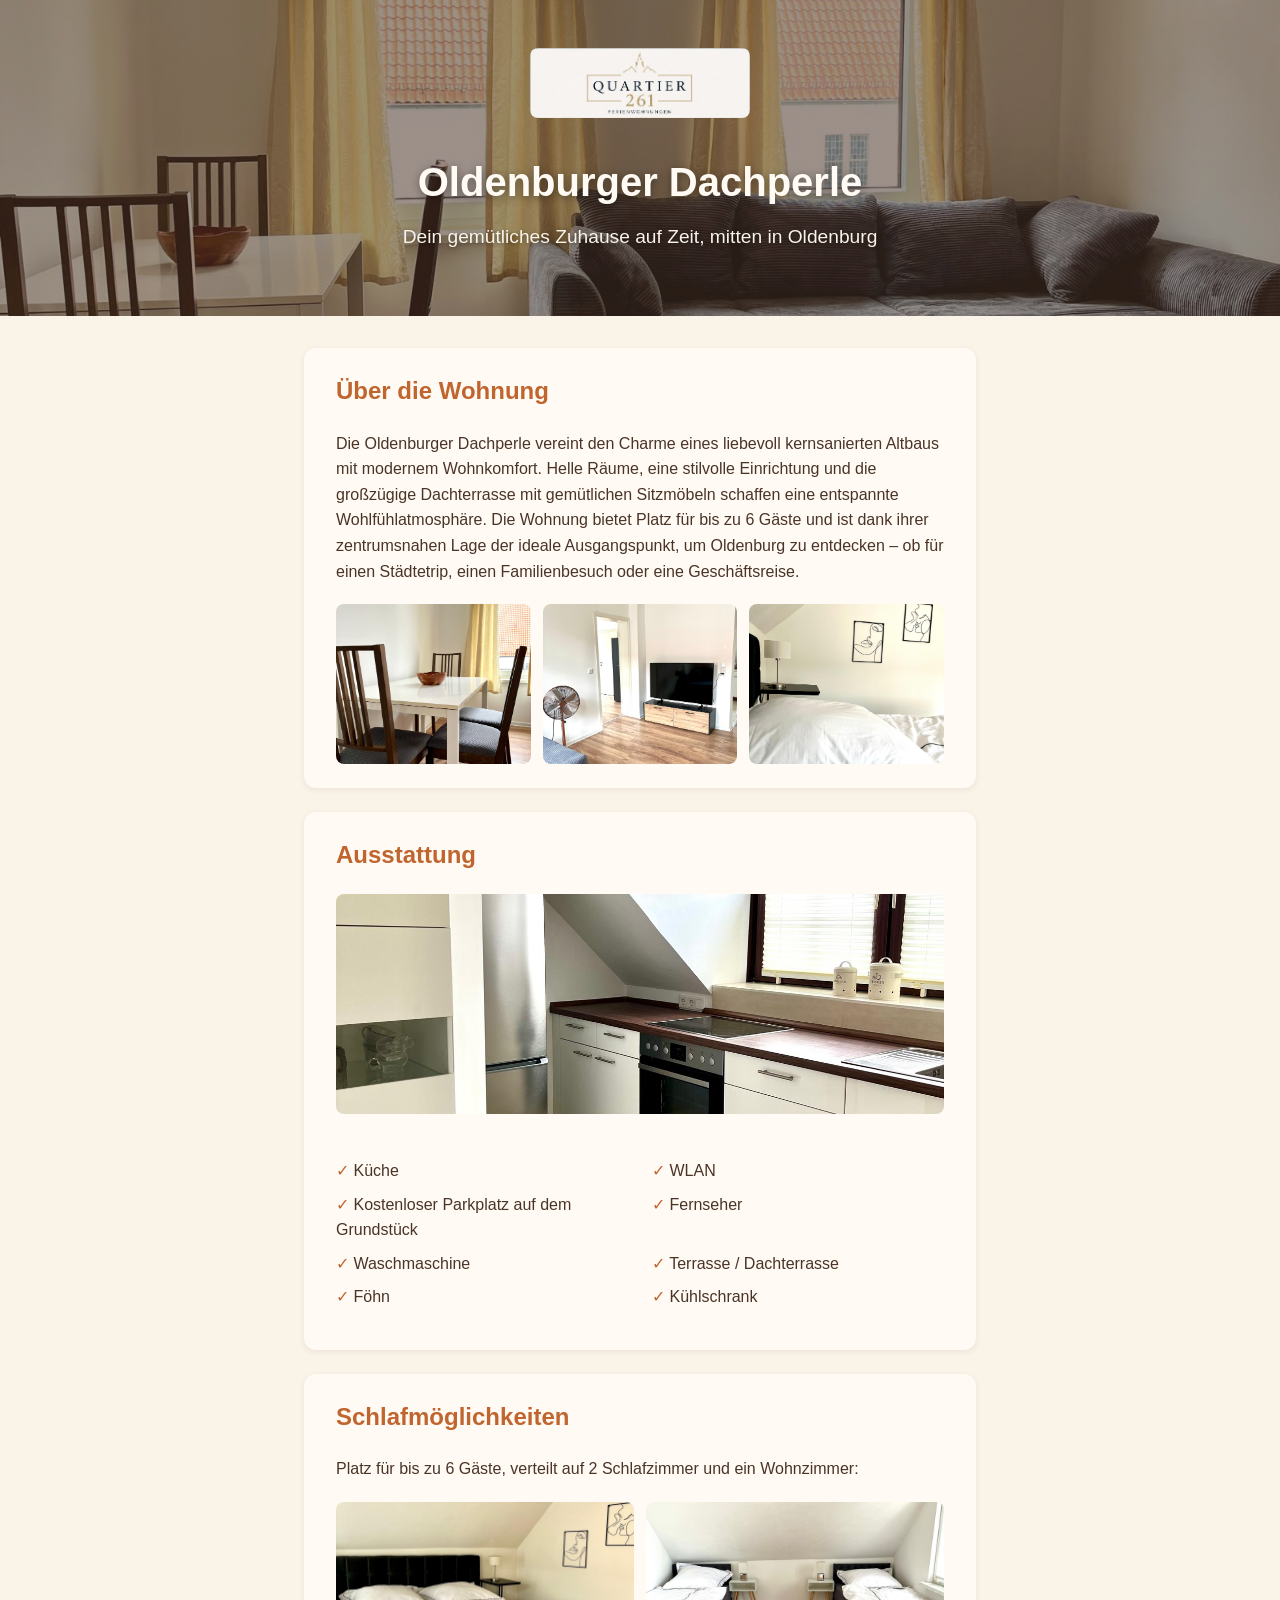
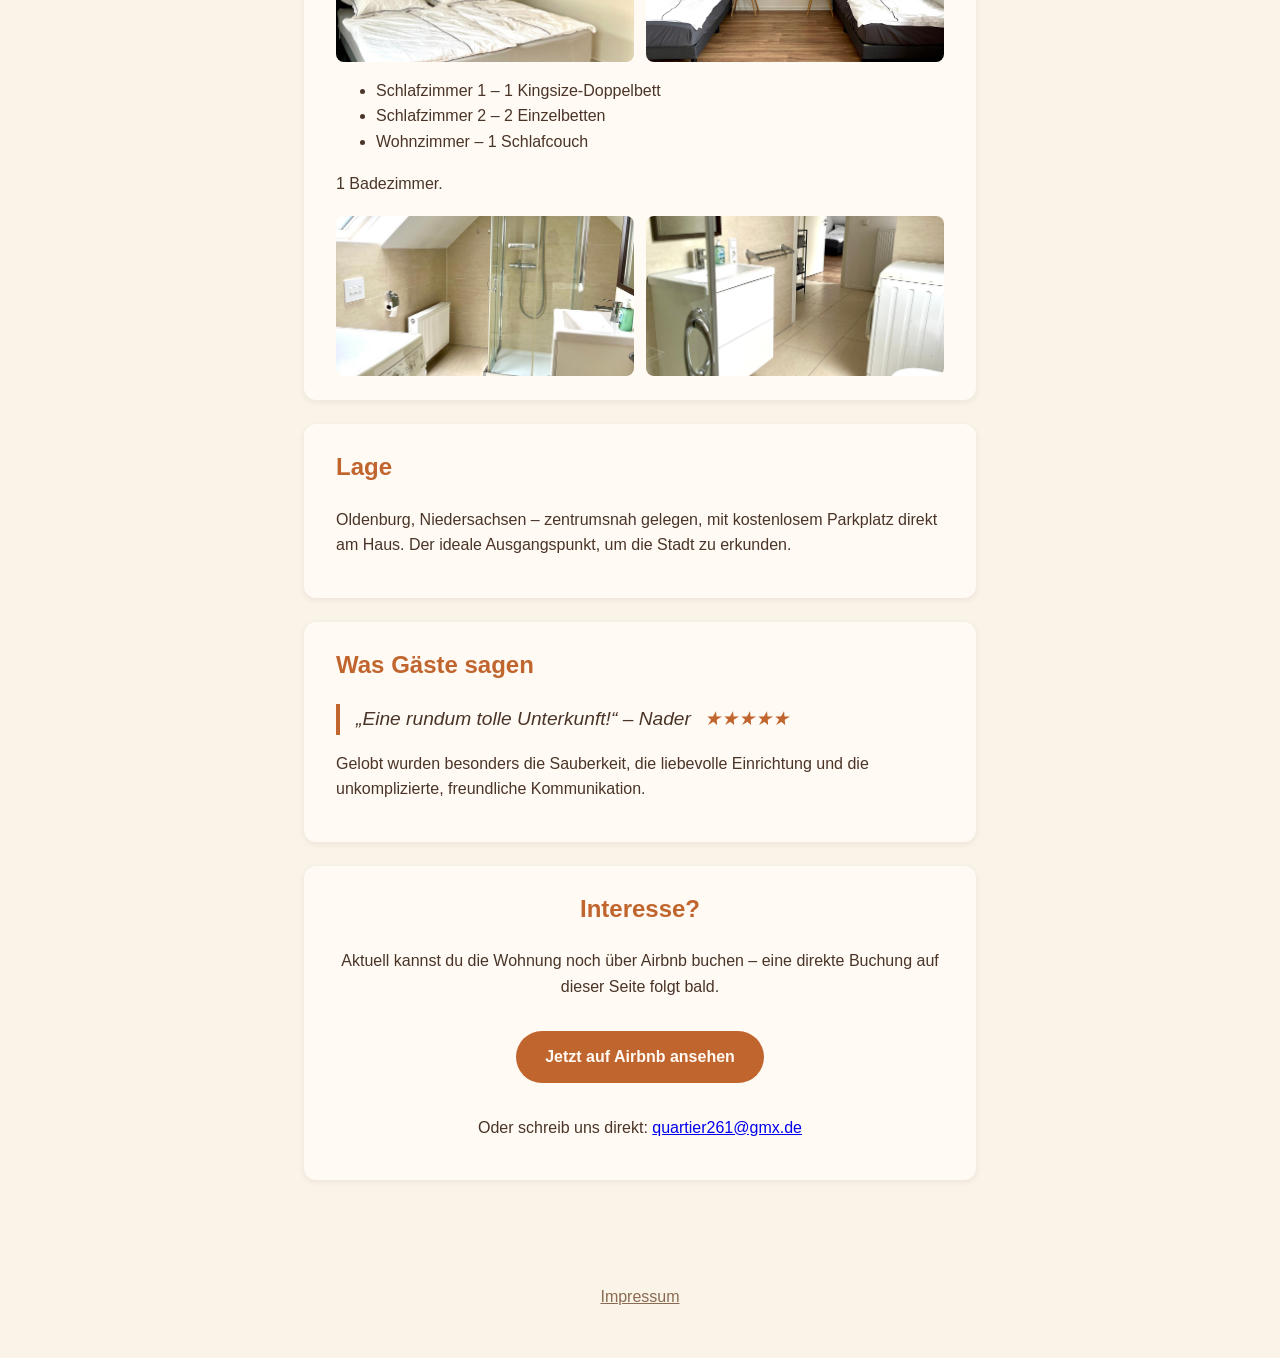
==== index.html @ 5ecb3445 "Fotos in die Website eingebaut, inkl. Quartier-261-Logo Logo aus dem Werbe-Flyer ausgeschnitten (bil" ====
<!DOCTYPE html>
<html lang="de">
<head>
<meta charset="UTF-8">
<meta name="viewport" content="width=device-width, initial-scale=1.0">
<title>Oldenburger Dachperle – Ferienwohnung in Oldenburg</title>
<link rel="stylesheet" href="style.css">
</head>
<body>

<header class="hero" style="background-image: linear-gradient(rgba(74,52,40,0.55), rgba(74,52,40,0.55)), url('bilder/wohnzimmer-sofa.jpeg');">
  <img src="bilder/logo-quartier261.png" alt="Quartier 261 – Ferienwohnungen" class="logo">
  <h1>Oldenburger Dachperle</h1>
  <p class="claim">Dein gemütliches Zuhause auf Zeit, mitten in Oldenburg</p>
</header>

<main>

  <section id="beschreibung">
    <h2>Über die Wohnung</h2>
    <p>
      Die Oldenburger Dachperle vereint den Charme eines liebevoll kernsanierten
      Altbaus mit modernem Wohnkomfort. Helle Räume, eine stilvolle Einrichtung
      und die großzügige Dachterrasse mit gemütlichen Sitzmöbeln schaffen eine
      entspannte Wohlfühlatmosphäre. Die Wohnung bietet Platz für bis zu 6 Gäste
      und ist dank ihrer zentrumsnahen Lage der ideale Ausgangspunkt, um Oldenburg
      zu entdecken – ob für einen Städtetrip, einen Familienbesuch oder eine
      Geschäftsreise.
    </p>
    <div class="galerie">
      <img src="bilder/esstisch.jpeg" alt="Essbereich">
      <img src="bilder/wohnzimmer-tv.jpeg" alt="Wohnzimmer mit Fernseher">
      <img src="bilder/wandbilder.jpeg" alt="Gemütliches Schlafzimmer">
    </div>
  </section>

  <section id="ausstattung">
    <h2>Ausstattung</h2>
    <img src="bilder/kueche.jpeg" alt="Voll ausgestattete Küche" class="section-bild">
    <ul class="feature-list">
      <li>Küche</li>
      <li>WLAN</li>
      <li>Kostenloser Parkplatz auf dem Grundstück</li>
      <li>Fernseher</li>
      <li>Waschmaschine</li>
      <li>Terrasse / Dachterrasse</li>
      <li>Föhn</li>
      <li>Kühlschrank</li>
    </ul>
  </section>

  <section id="schlafen">
    <h2>Schlafmöglichkeiten</h2>
    <p>Platz für bis zu 6 Gäste, verteilt auf 2 Schlafzimmer und ein Wohnzimmer:</p>
    <div class="galerie">
      <img src="bilder/schlafzimmer-doppelbett.jpeg" alt="Schlafzimmer mit Kingsize-Doppelbett">
      <img src="bilder/schlafzimmer-einzelbetten.jpeg" alt="Schlafzimmer mit zwei Einzelbetten">
    </div>
    <ul>
      <li>Schlafzimmer 1 – 1 Kingsize-Doppelbett</li>
      <li>Schlafzimmer 2 – 2 Einzelbetten</li>
      <li>Wohnzimmer – 1 Schlafcouch</li>
    </ul>
    <p>1 Badezimmer.</p>
    <div class="galerie">
      <img src="bilder/bad-dusche.jpeg" alt="Bad mit Dusche">
      <img src="bilder/bad-waschbecken.jpeg" alt="Bad mit Waschbecken">
    </div>
  </section>

  <section id="lage">
    <h2>Lage</h2>
    <p>
      Oldenburg, Niedersachsen – zentrumsnah gelegen, mit kostenlosem Parkplatz
      direkt am Haus. Der ideale Ausgangspunkt, um die Stadt zu erkunden.
    </p>
  </section>

  <section id="bewertung">
    <h2>Was Gäste sagen</h2>
    <blockquote>
      „Eine rundum tolle Unterkunft!“ <cite>– Nader</cite>
      <span class="stars">★★★★★</span>
    </blockquote>
    <p>
      Gelobt wurden besonders die Sauberkeit, die liebevolle Einrichtung und die
      unkomplizierte, freundliche Kommunikation.
    </p>
  </section>

  <section id="kontakt" class="cta">
    <h2>Interesse?</h2>
    <p>
      Aktuell kannst du die Wohnung noch über Airbnb buchen – eine direkte
      Buchung auf dieser Seite folgt bald.
    </p>
    <a href="https://www.airbnb.de/rooms/1723200804899475656" class="button" target="_blank" rel="noopener">
      Jetzt auf Airbnb ansehen
    </a>
    <p>Oder schreib uns direkt: <a href="mailto:quartier261@gmx.de">quartier261@gmx.de</a></p>
  </section>

</main>

<footer>
  <p><a href="impressum.html">Impressum</a></p>
</footer>

</body>
</html>
---- style.css ----
:root {
  --creme: #faf3e8;
  --terracotta: #c1652f;
  --braun-dunkel: #4a3428;
  --braun-hell: #8a6a52;
  --weiss: #fffaf3;
}

* {
  box-sizing: border-box;
}

body {
  margin: 0;
  font-family: "Segoe UI", Verdana, sans-serif;
  background: var(--creme);
  color: var(--braun-dunkel);
  line-height: 1.6;
}

.hero {
  background-color: var(--braun-dunkel);
  background-size: cover;
  background-position: center;
  color: var(--weiss);
  text-align: center;
  padding: 3rem 1.5rem 4rem;
}

.hero .logo {
  max-width: 220px;
  width: 60%;
  height: auto;
  margin-bottom: 1.5rem;
  border-radius: 8px;
}

.hero h1 {
  margin: 0 0 0.5rem;
  font-size: 2.5rem;
  text-shadow: 0 2px 8px rgba(0, 0, 0, 0.4);
}

.hero .claim {
  margin: 0;
  font-size: 1.2rem;
  color: var(--creme);
  text-shadow: 0 1px 4px rgba(0, 0, 0, 0.4);
}

.galerie {
  display: grid;
  grid-template-columns: repeat(auto-fit, minmax(140px, 1fr));
  gap: 0.75rem;
  margin-top: 1.25rem;
}

.galerie img,
.section-bild {
  width: 100%;
  height: 160px;
  object-fit: cover;
  border-radius: 8px;
}

.section-bild {
  height: 220px;
  margin-bottom: 1.25rem;
}

main {
  max-width: 720px;
  margin: 0 auto;
  padding: 2rem 1.5rem;
}

main.impressum {
  padding-top: 3rem;
}

section {
  background: var(--weiss);
  border-radius: 12px;
  padding: 1.5rem 2rem;
  margin-bottom: 1.5rem;
  box-shadow: 0 2px 6px rgba(74, 52, 40, 0.08);
}

h2 {
  color: var(--terracotta);
  margin-top: 0;
}

.feature-list {
  list-style: none;
  padding: 0;
  display: grid;
  grid-template-columns: repeat(2, 1fr);
  gap: 0.5rem 1.5rem;
}

.feature-list li::before {
  content: "✓ ";
  color: var(--terracotta);
}

blockquote {
  font-style: italic;
  font-size: 1.2rem;
  margin: 0 0 0.5rem;
  border-left: 4px solid var(--terracotta);
  padding-left: 1rem;
}

.stars {
  color: var(--terracotta);
  margin-left: 0.5rem;
}

.cta {
  text-align: center;
}

.button {
  display: inline-block;
  background: var(--terracotta);
  color: var(--weiss);
  text-decoration: none;
  padding: 0.8rem 1.8rem;
  border-radius: 30px;
  font-weight: bold;
  margin: 1rem 0;
}

.button:hover {
  background: var(--braun-hell);
}

footer {
  text-align: center;
  padding: 2rem;
  color: var(--braun-hell);
}

footer a {
  color: var(--braun-hell);
}
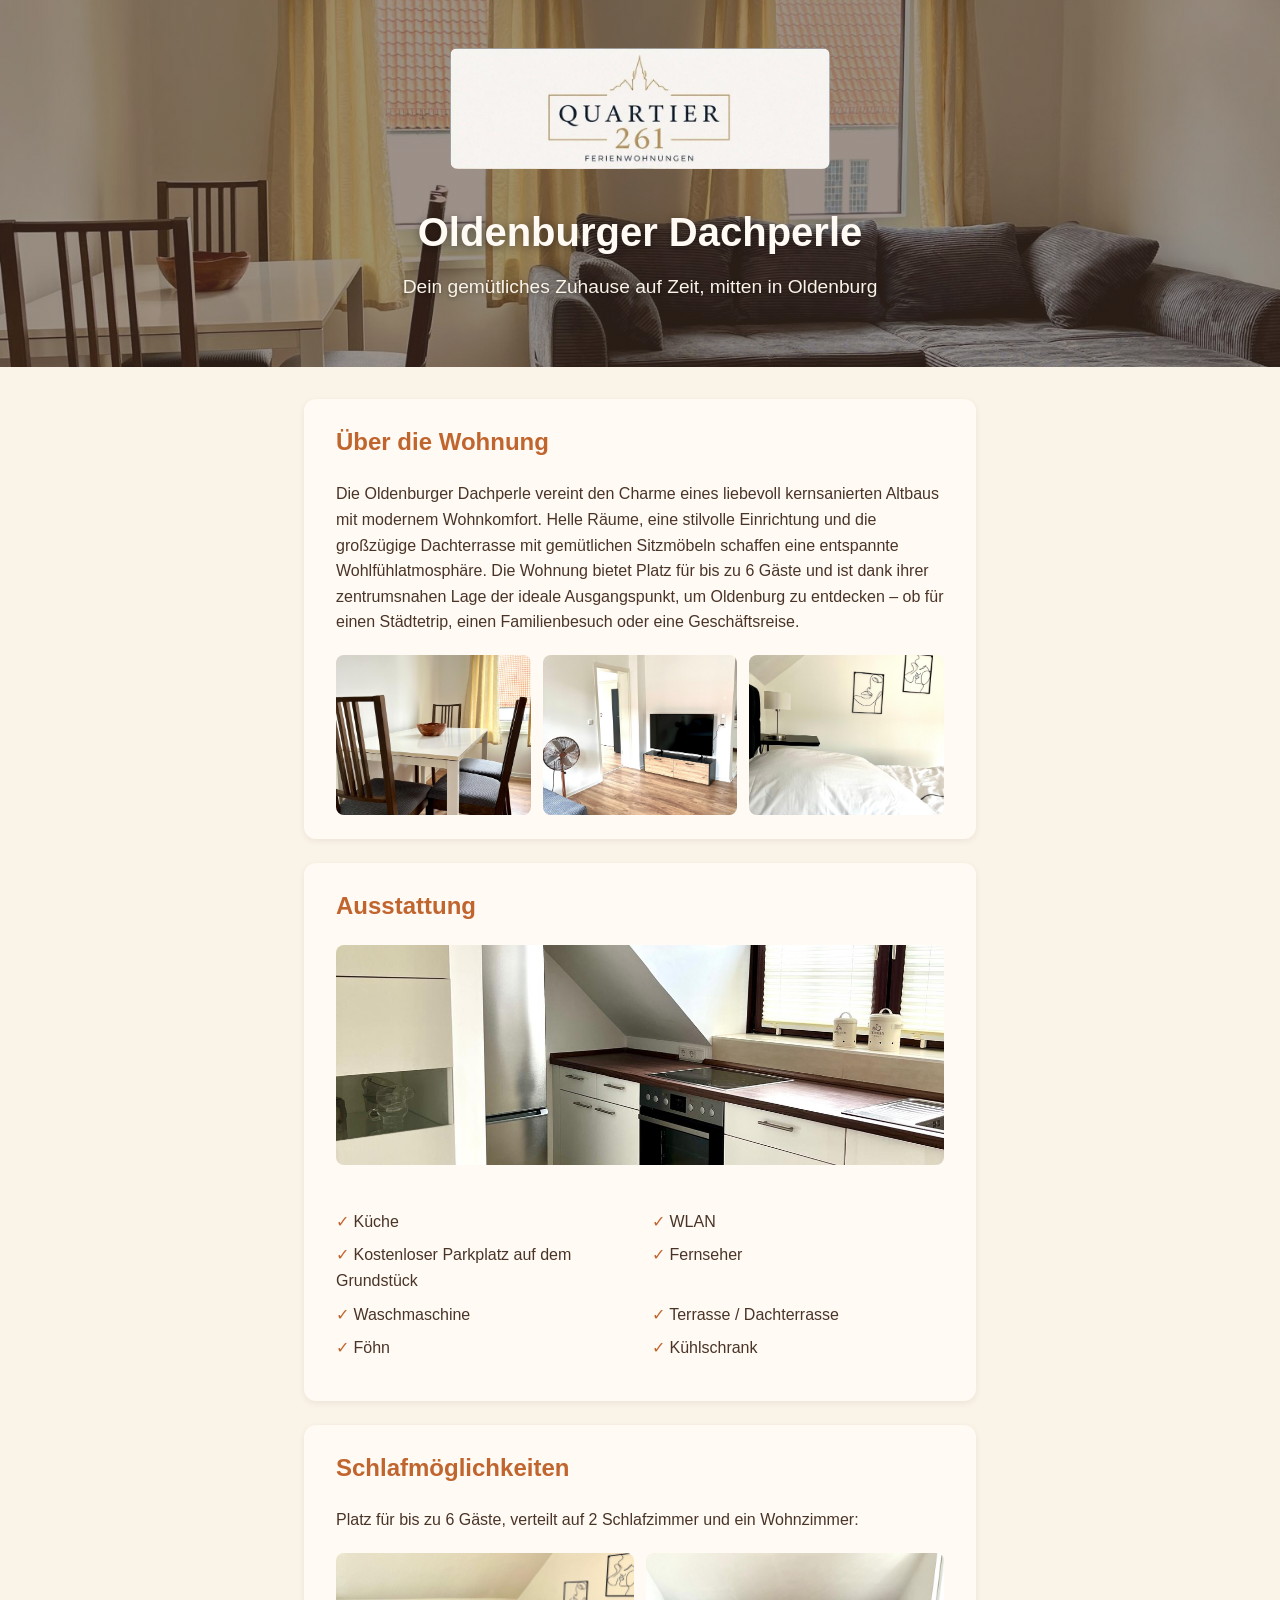
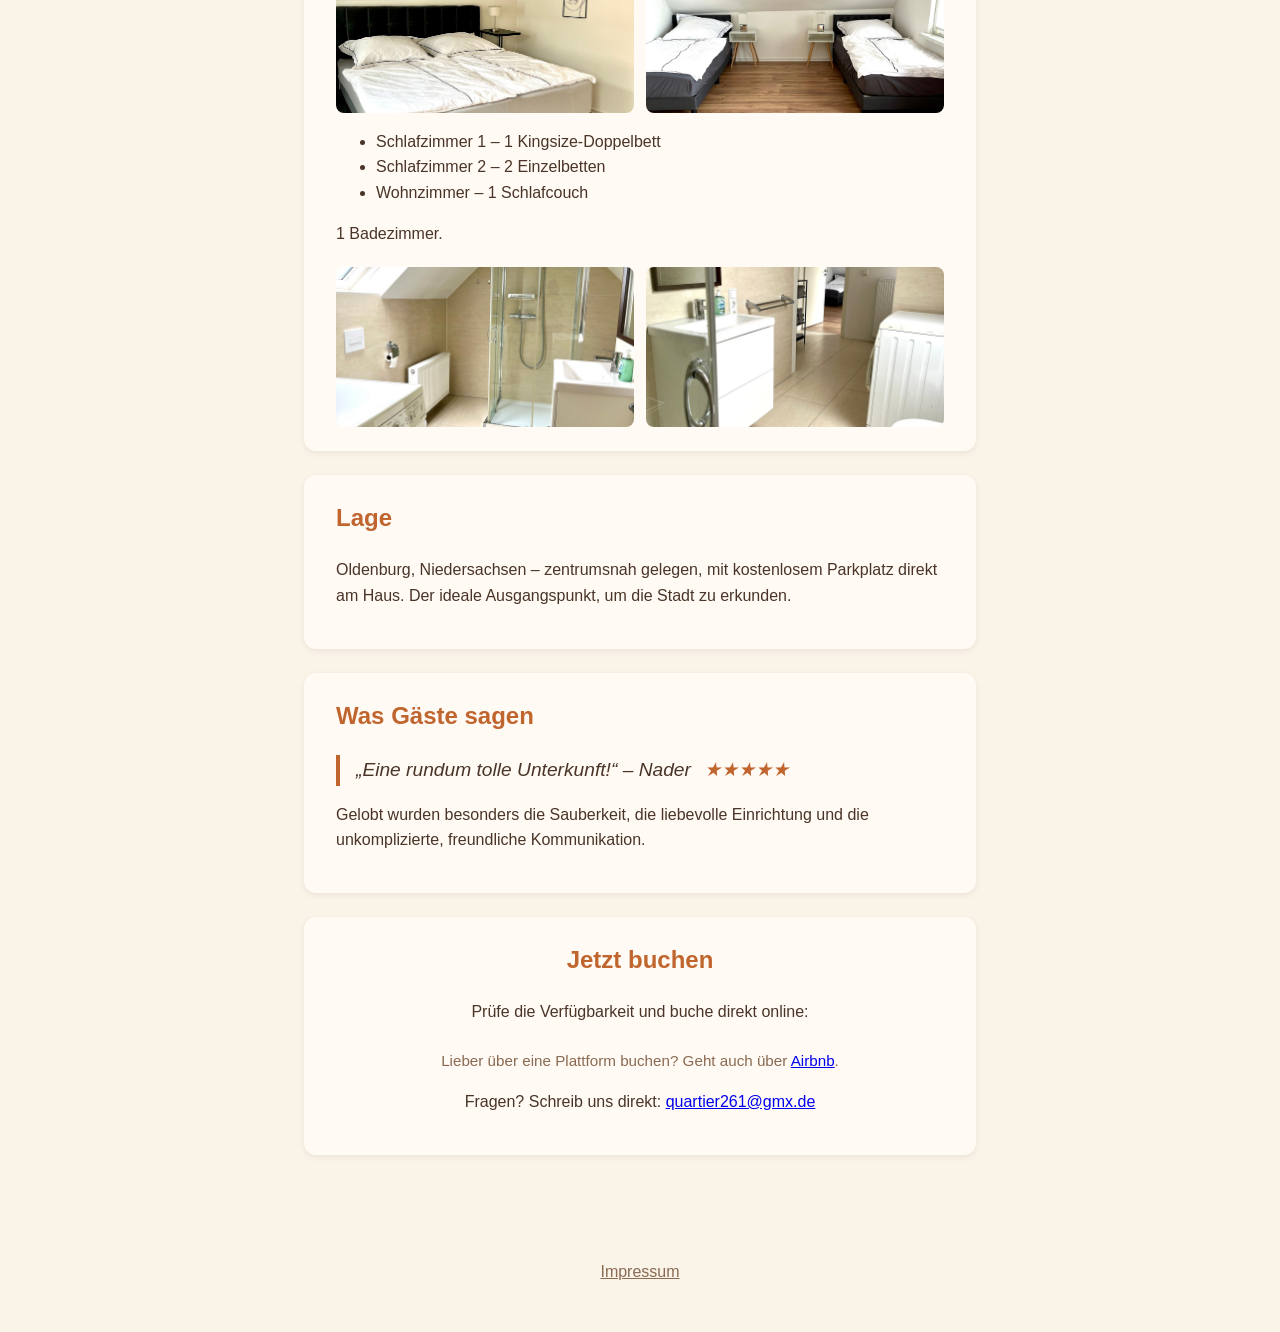
==== commit ff249c7e: "Echte Buchungsfunktion: Smoobu-Buchungswidget eingebunden Statt eines selbstgebauten Kalenders wird " ====
--- a/index.html
+++ b/index.html
@@ -88,16 +88,19 @@
     </p>
   </section>
 
-  <section id="kontakt" class="cta">
-    <h2>Interesse?</h2>
-    <p>
-      Aktuell kannst du die Wohnung noch über Airbnb buchen – eine direkte
-      Buchung auf dieser Seite folgt bald.
+  <section id="buchen" class="cta">
+    <h2>Jetzt buchen</h2>
+    <p>Prüfe die Verfügbarkeit und buche direkt online:</p>
+
+    <div id="apartmentIframeAll"></div>
+    <script type="text/javascript" src="https://login.smoobu.com/js/Settings/BookingToolIframe.js"></script>
+    <script>BookingToolIframe.initialize({"url": "https://login.smoobu.com/de/booking-tool/iframe/1812596", "baseUrl": "https://login.smoobu.com", "target": "#apartmentIframeAll"})</script>
+
+    <p class="alt-buchung">
+      Lieber über eine Plattform buchen? Geht auch über
+      <a href="https://www.airbnb.de/rooms/1723200804899475656" target="_blank" rel="noopener">Airbnb</a>.
     </p>
-    <a href="https://www.airbnb.de/rooms/1723200804899475656" class="button" target="_blank" rel="noopener">
-      Jetzt auf Airbnb ansehen
-    </a>
-    <p>Oder schreib uns direkt: <a href="mailto:quartier261@gmx.de">quartier261@gmx.de</a></p>
+    <p>Fragen? Schreib uns direkt: <a href="mailto:quartier261@gmx.de">quartier261@gmx.de</a></p>
   </section>
 
 </main>
--- a/style.css
+++ b/style.css
@@ -28,8 +28,8 @@
 }
 
 .hero .logo {
-  max-width: 220px;
-  width: 60%;
+  max-width: 380px;
+  width: 85%;
   height: auto;
   margin-bottom: 1.5rem;
   border-radius: 8px;
@@ -136,6 +136,16 @@
   background: var(--braun-hell);
 }
 
+#apartmentIframeAll {
+  margin: 1.5rem 0;
+  text-align: left;
+}
+
+.alt-buchung {
+  font-size: 0.95rem;
+  color: var(--braun-hell);
+}
+
 footer {
   text-align: center;
   padding: 2rem;
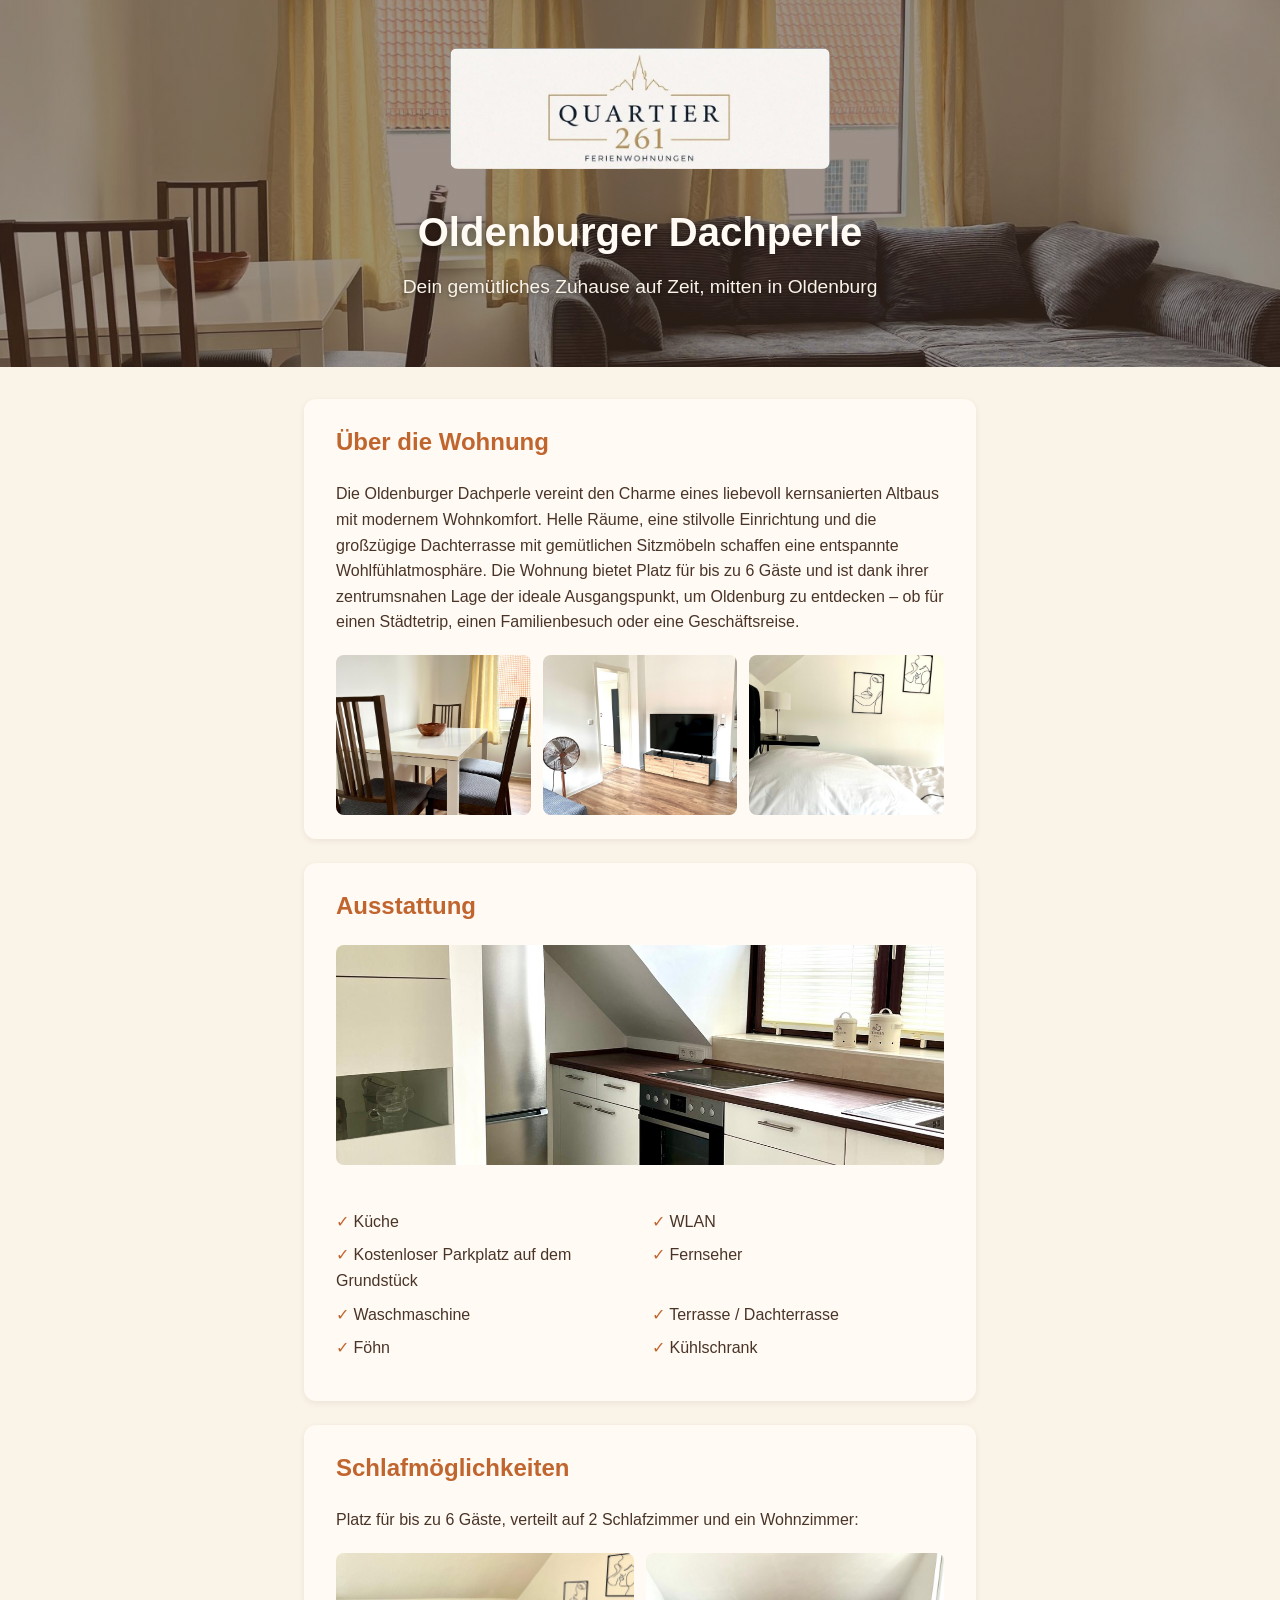
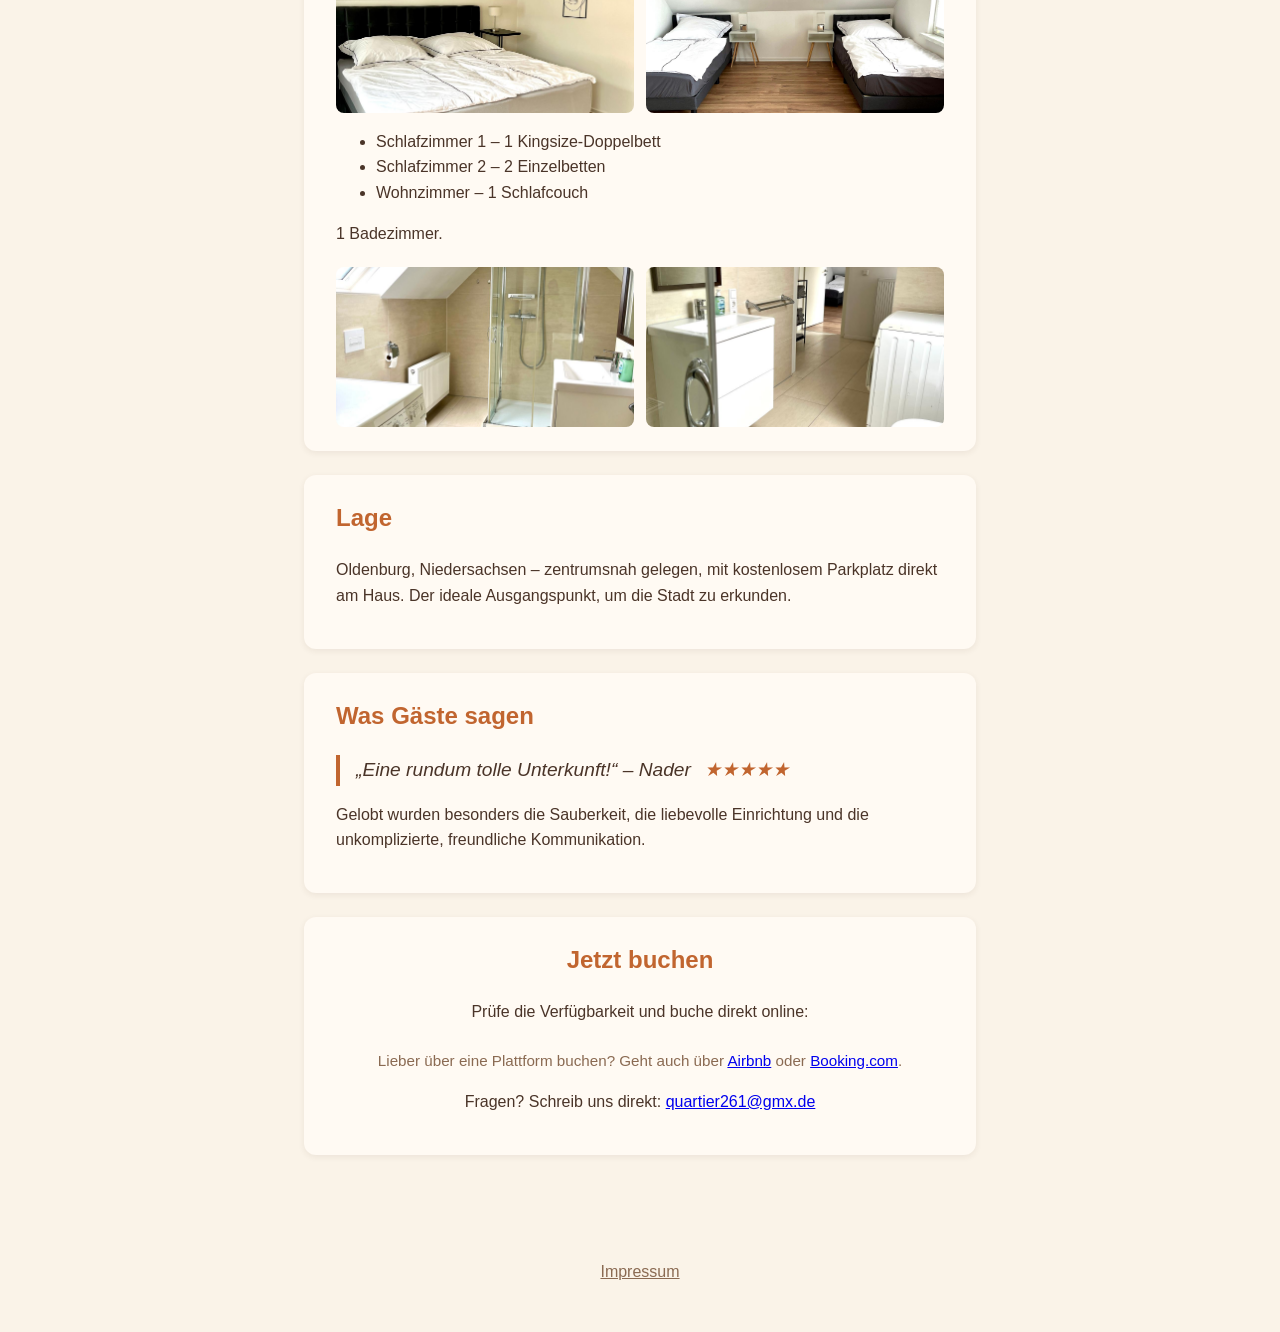
==== commit 8b44b538: "Booking.com als weitere Buchungsplattform ergänzt Co-Authored-By: Claude Sonnet 5 <noreply@anthropic" ====
--- a/index.html
+++ b/index.html
@@ -98,7 +98,9 @@
 
     <p class="alt-buchung">
       Lieber über eine Plattform buchen? Geht auch über
-      <a href="https://www.airbnb.de/rooms/1723200804899475656" target="_blank" rel="noopener">Airbnb</a>.
+      <a href="https://www.airbnb.de/rooms/1723200804899475656" target="_blank" rel="noopener">Airbnb</a>
+      oder
+      <a href="https://www.booking.com/hotel/de/oldenburg-dachperle.de.html" target="_blank" rel="noopener">Booking.com</a>.
     </p>
     <p>Fragen? Schreib uns direkt: <a href="mailto:quartier261@gmx.de">quartier261@gmx.de</a></p>
   </section>
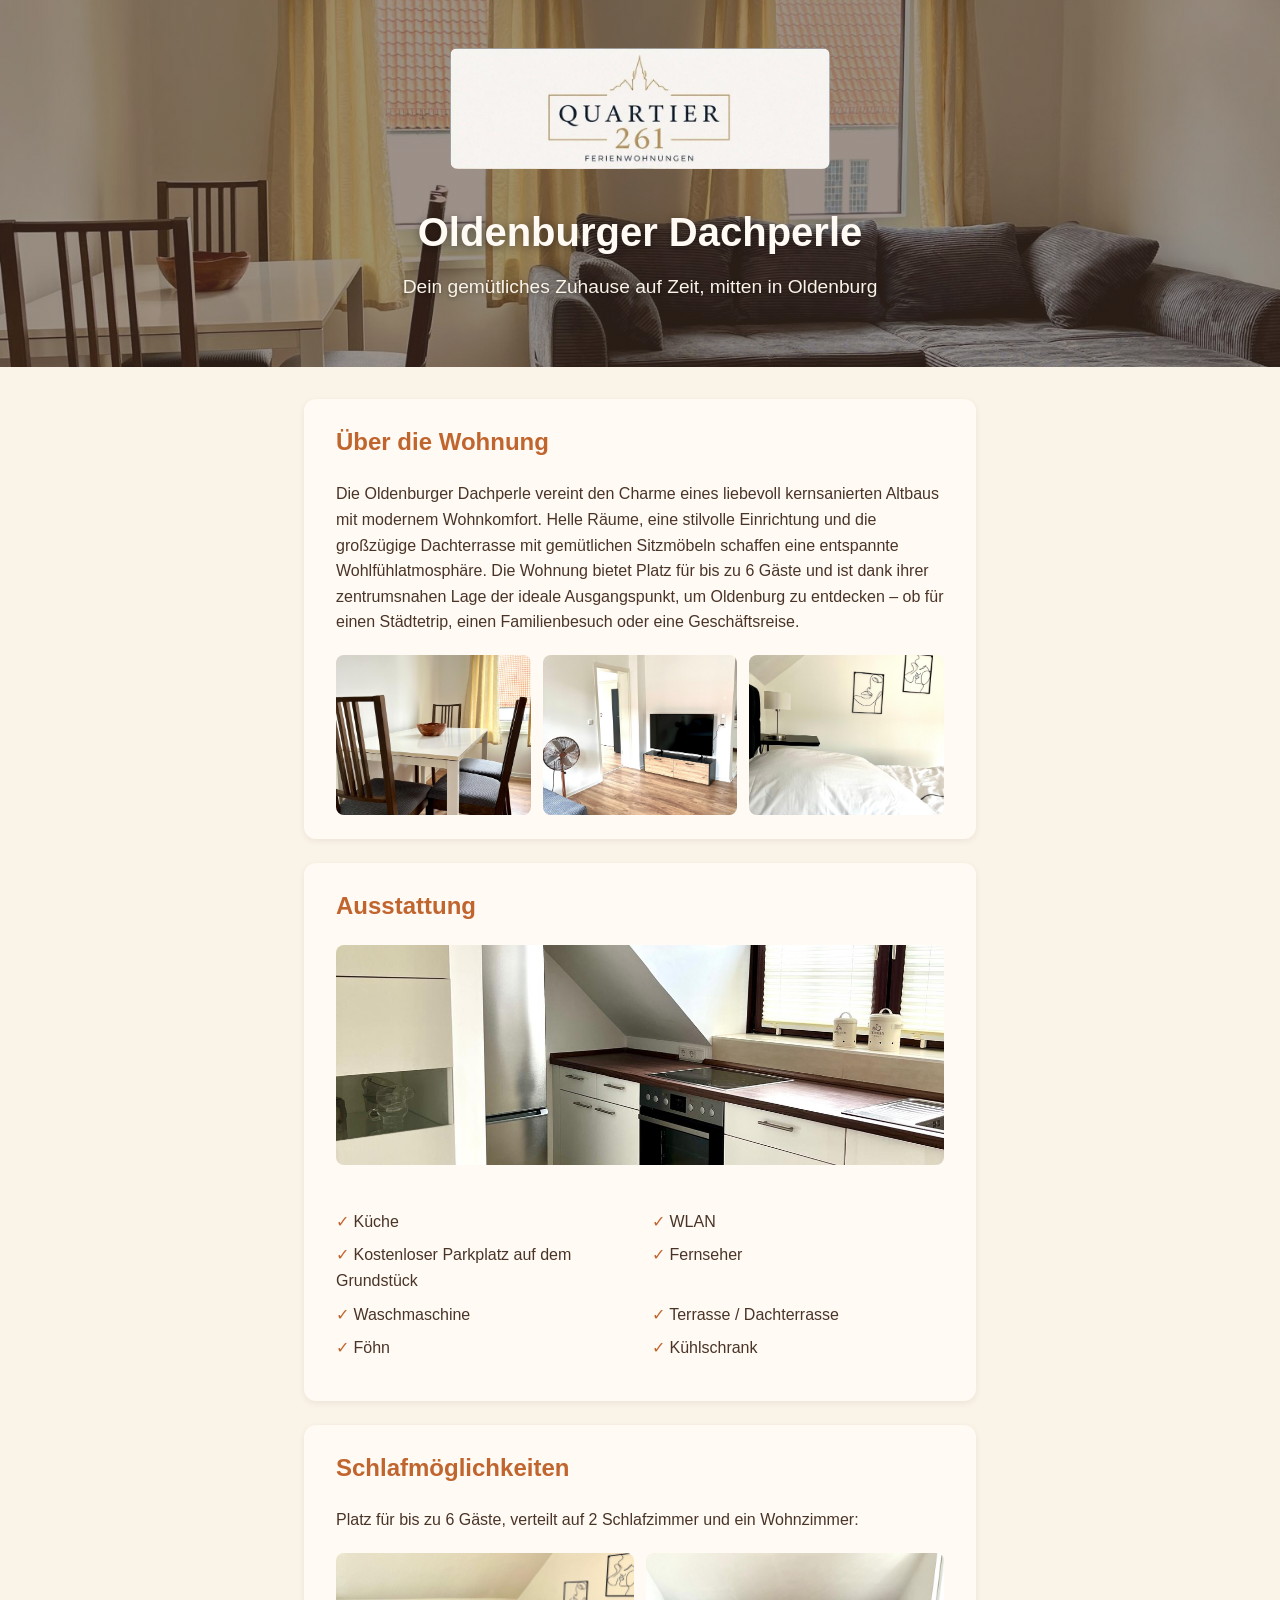
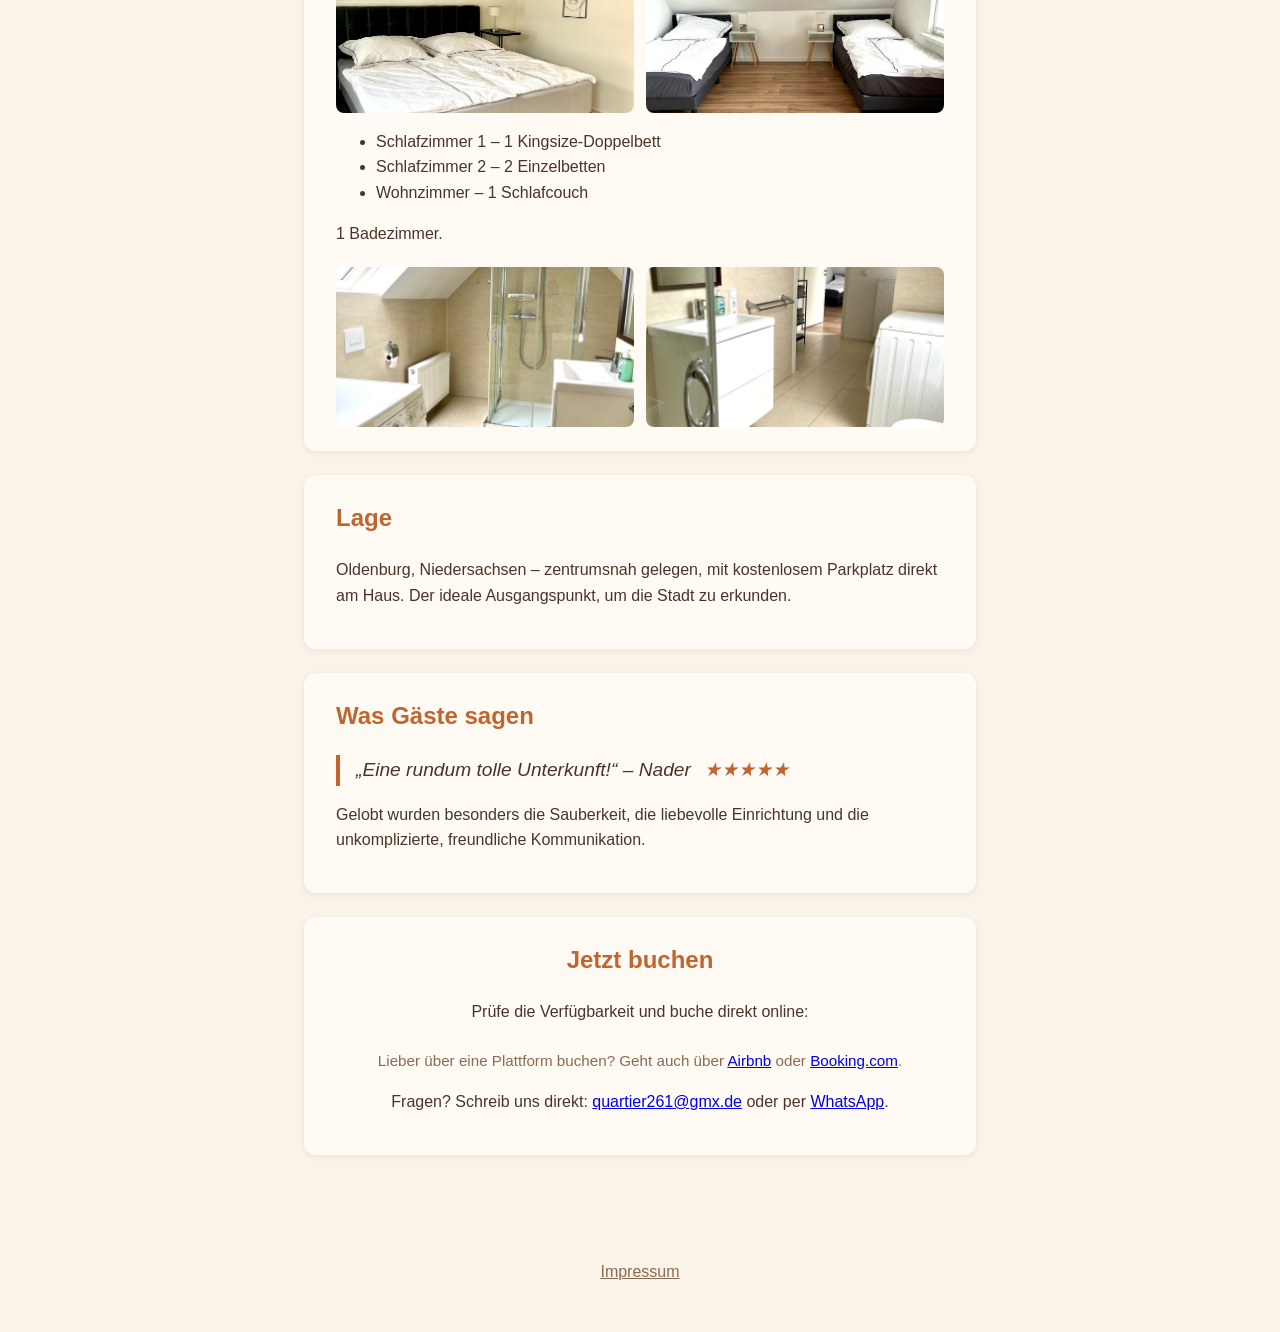
==== commit c1717367: "WhatsApp-Kontakt ergänzt Co-Authored-By: Claude Sonnet 5 <noreply@anthropic.com>" ====
--- a/index.html
+++ b/index.html
@@ -102,7 +102,10 @@
       oder
       <a href="https://www.booking.com/hotel/de/oldenburg-dachperle.de.html" target="_blank" rel="noopener">Booking.com</a>.
     </p>
-    <p>Fragen? Schreib uns direkt: <a href="mailto:quartier261@gmx.de">quartier261@gmx.de</a></p>
+    <p>
+      Fragen? Schreib uns direkt: <a href="mailto:quartier261@gmx.de">quartier261@gmx.de</a>
+      oder per <a href="https://wa.me/491733672361" target="_blank" rel="noopener">WhatsApp</a>.
+    </p>
   </section>
 
 </main>
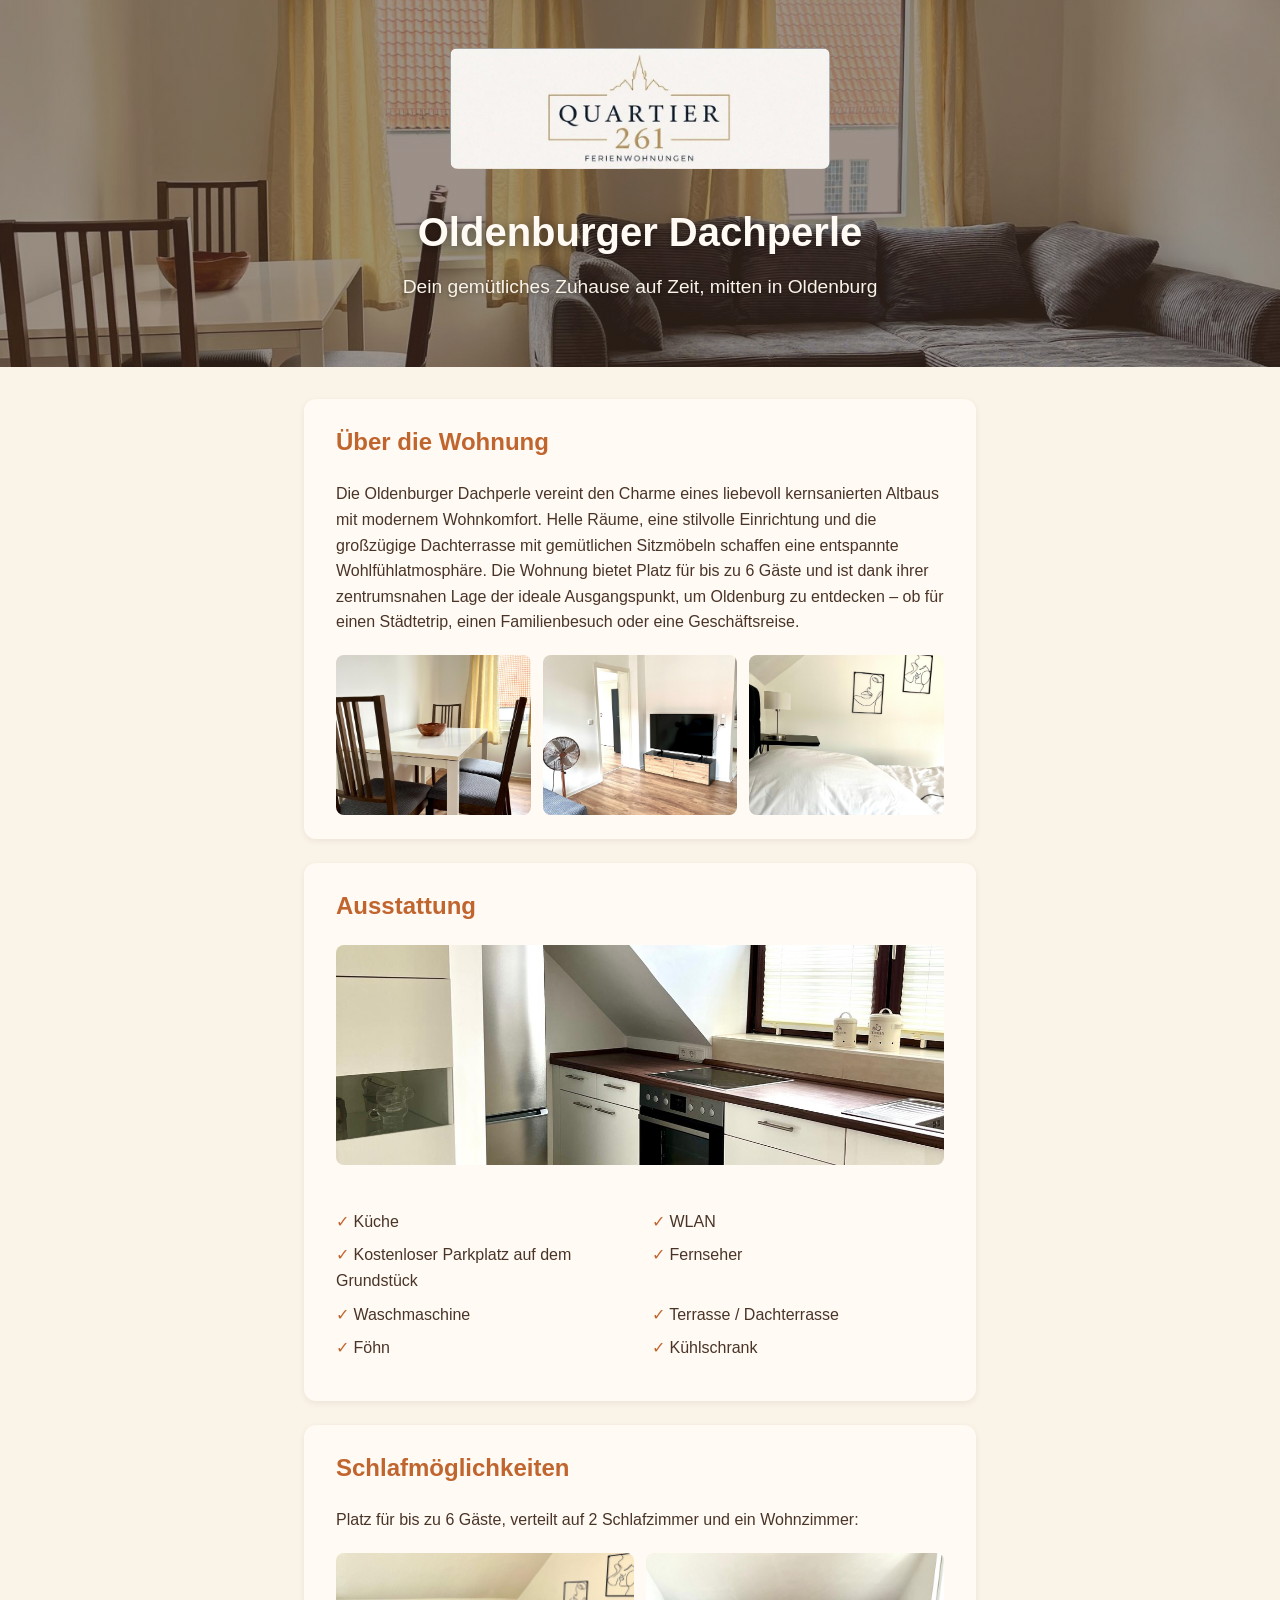
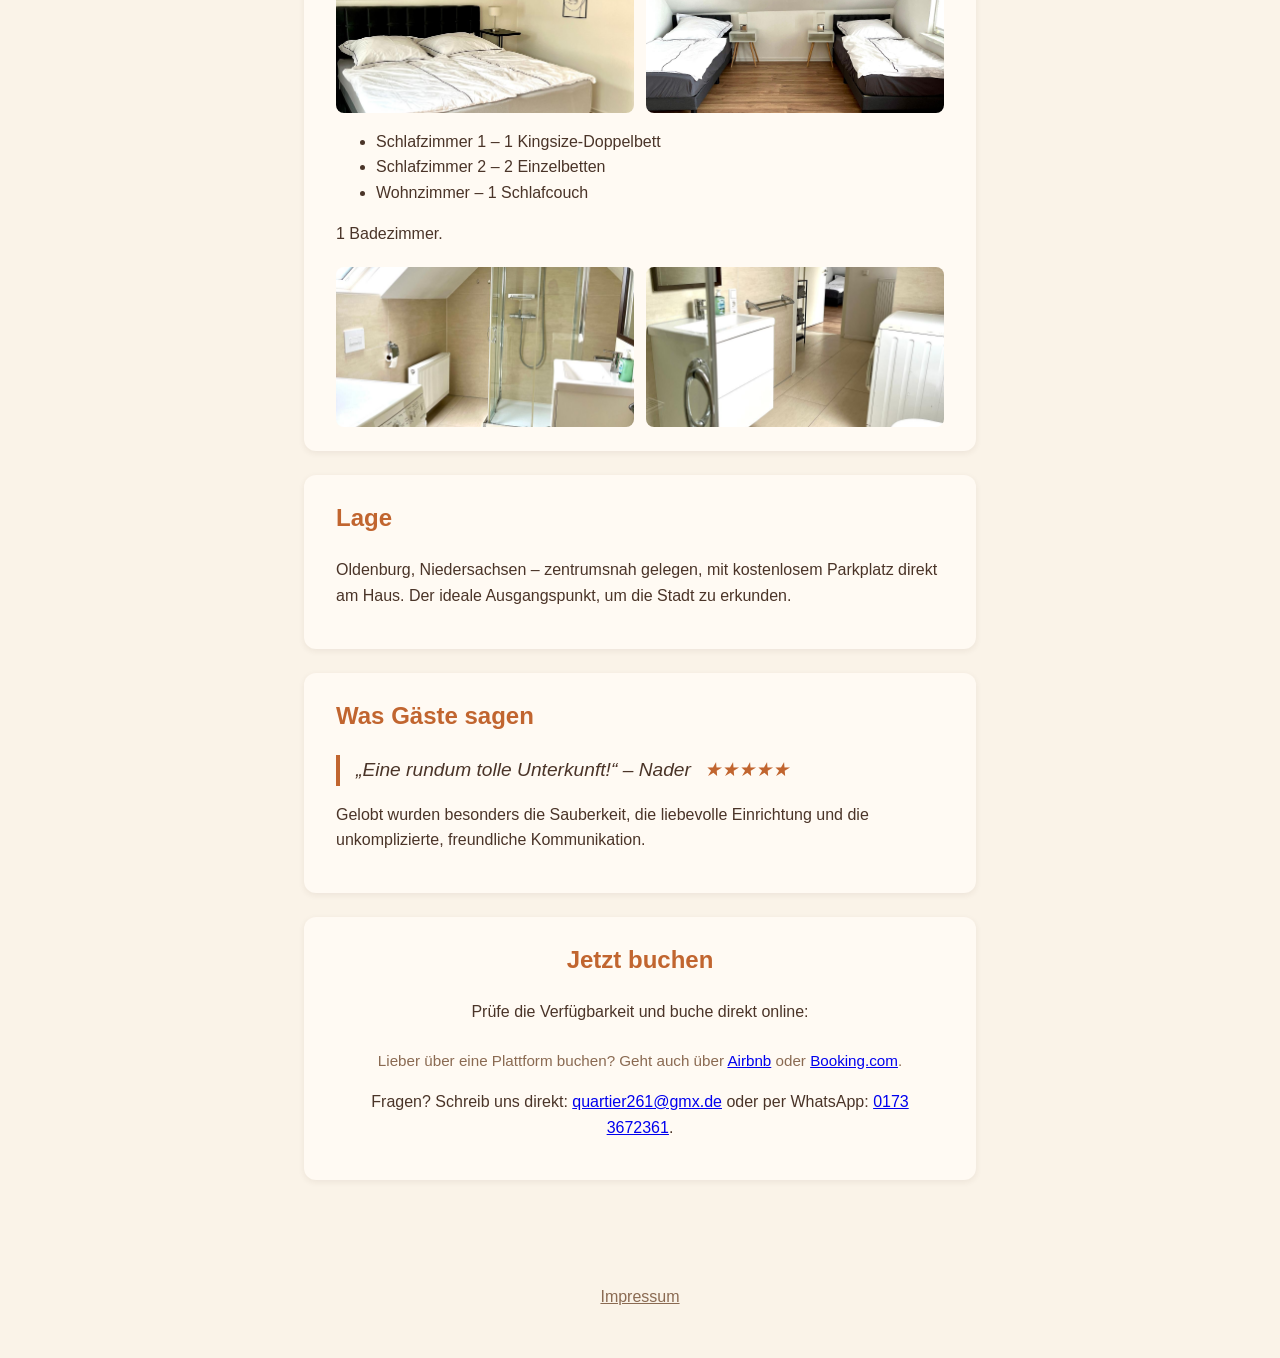
==== commit afa09a73: "WhatsApp-Nummer ausgeschrieben statt nur "WhatsApp" Co-Authored-By: Claude Sonnet 5 <noreply@anthrop" ====
--- a/index.html
+++ b/index.html
@@ -104,7 +104,7 @@
     </p>
     <p>
       Fragen? Schreib uns direkt: <a href="mailto:quartier261@gmx.de">quartier261@gmx.de</a>
-      oder per <a href="https://wa.me/491733672361" target="_blank" rel="noopener">WhatsApp</a>.
+      oder per WhatsApp: <a href="https://wa.me/491733672361" target="_blank" rel="noopener">0173 3672361</a>.
     </p>
   </section>
 
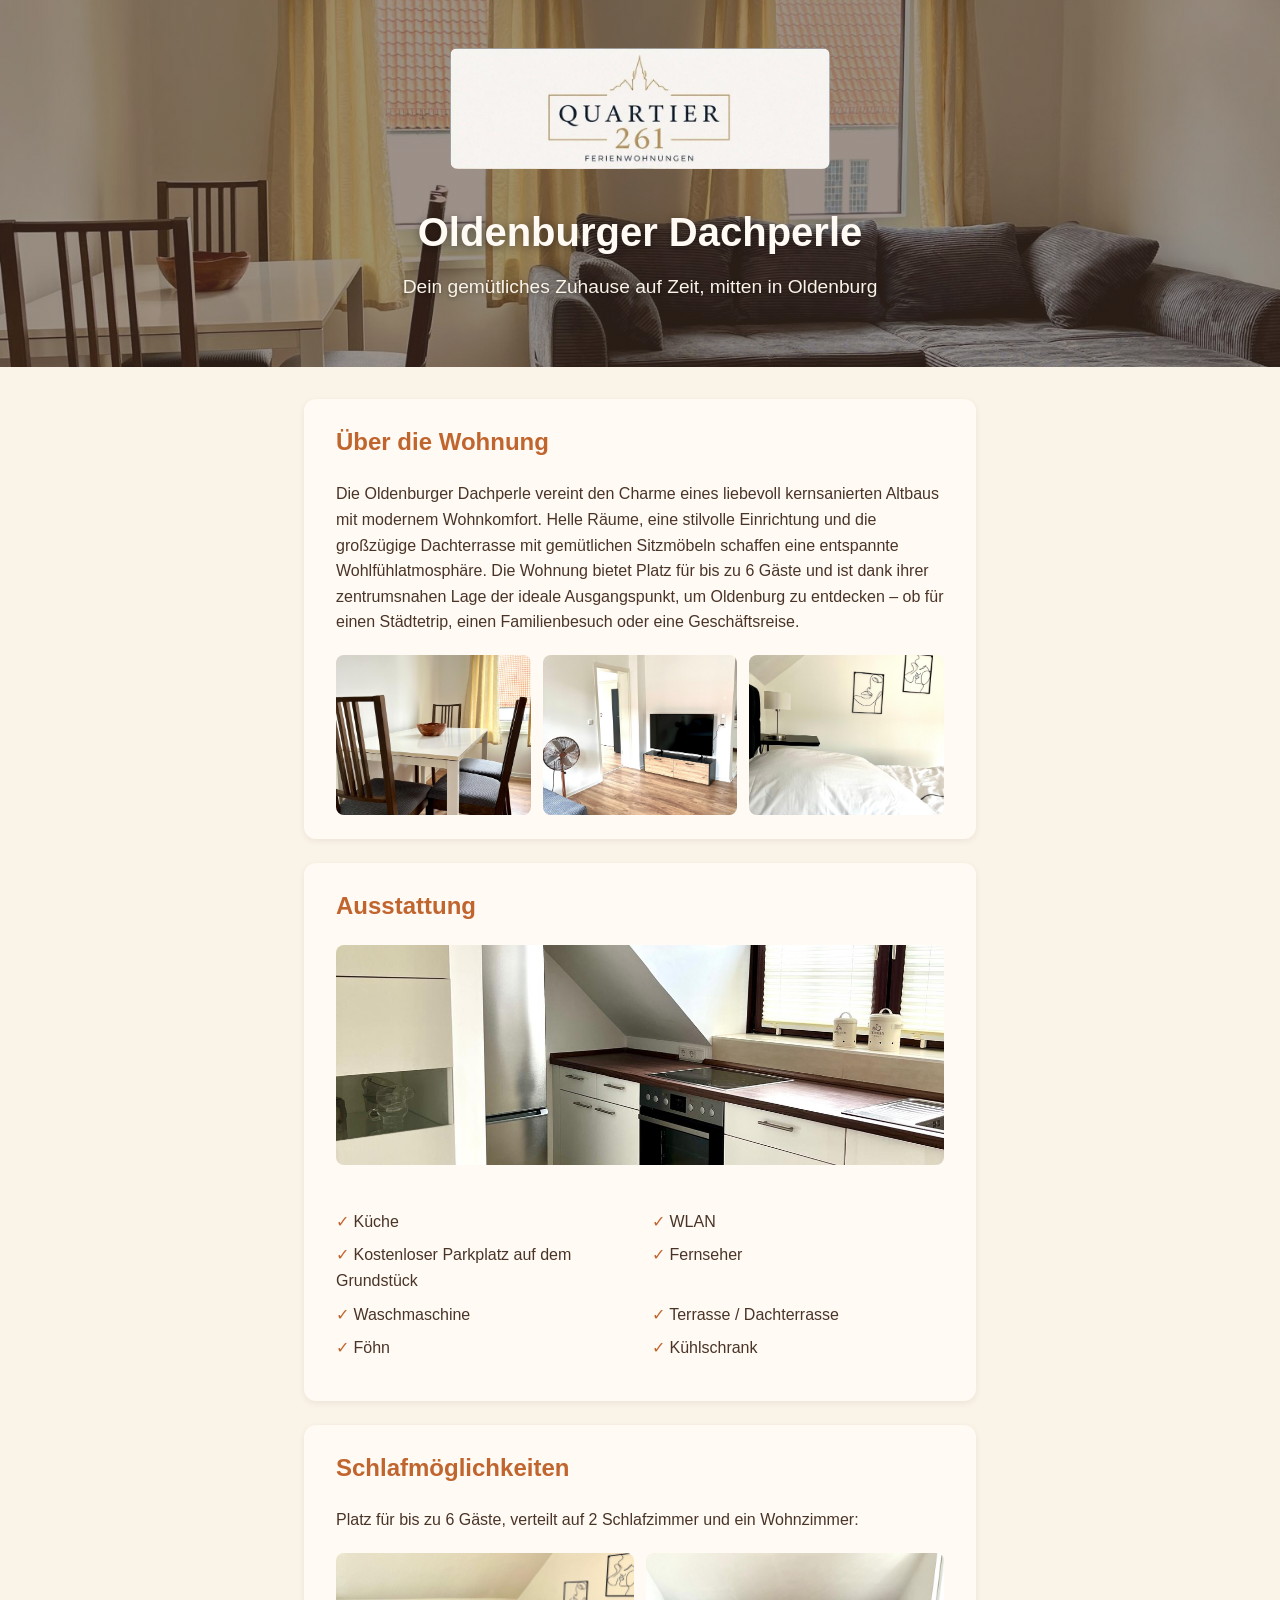
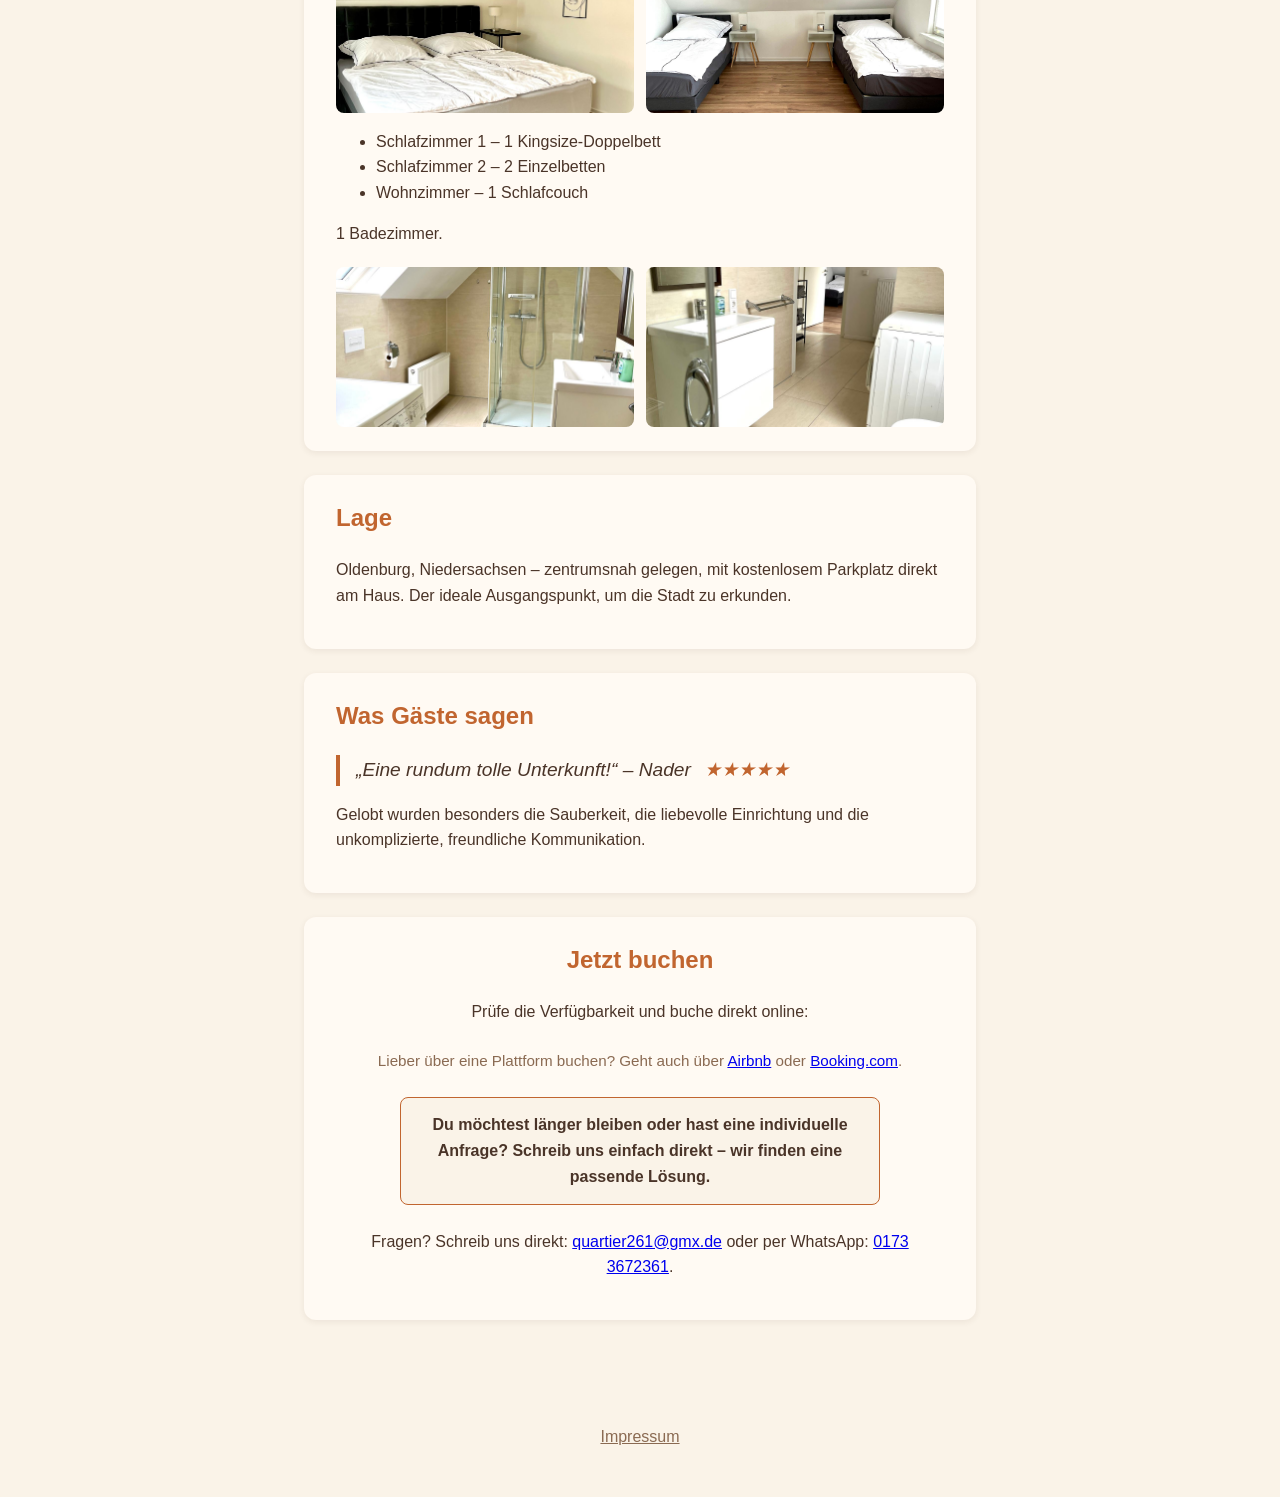
==== commit eddabc6f: "Hinweis auf individuelle Anfragen für längere Aufenthalte ergänzt Co-Authored-By: Claude Sonnet 5 <n" ====
--- a/index.html
+++ b/index.html
@@ -102,6 +102,10 @@
       oder
       <a href="https://www.booking.com/hotel/de/oldenburg-dachperle.de.html" target="_blank" rel="noopener">Booking.com</a>.
     </p>
+    <p class="individuelle-anfrage">
+      Du möchtest länger bleiben oder hast eine individuelle Anfrage? Schreib uns einfach direkt
+      – wir finden eine passende Lösung.
+    </p>
     <p>
       Fragen? Schreib uns direkt: <a href="mailto:quartier261@gmx.de">quartier261@gmx.de</a>
       oder per WhatsApp: <a href="https://wa.me/491733672361" target="_blank" rel="noopener">0173 3672361</a>.
--- a/style.css
+++ b/style.css
@@ -146,6 +146,16 @@
   color: var(--braun-hell);
 }
 
+.individuelle-anfrage {
+  background: var(--creme);
+  border: 1px solid var(--terracotta);
+  border-radius: 8px;
+  padding: 0.9rem 1.2rem;
+  margin: 1.5rem auto;
+  max-width: 480px;
+  font-weight: bold;
+}
+
 footer {
   text-align: center;
   padding: 2rem;
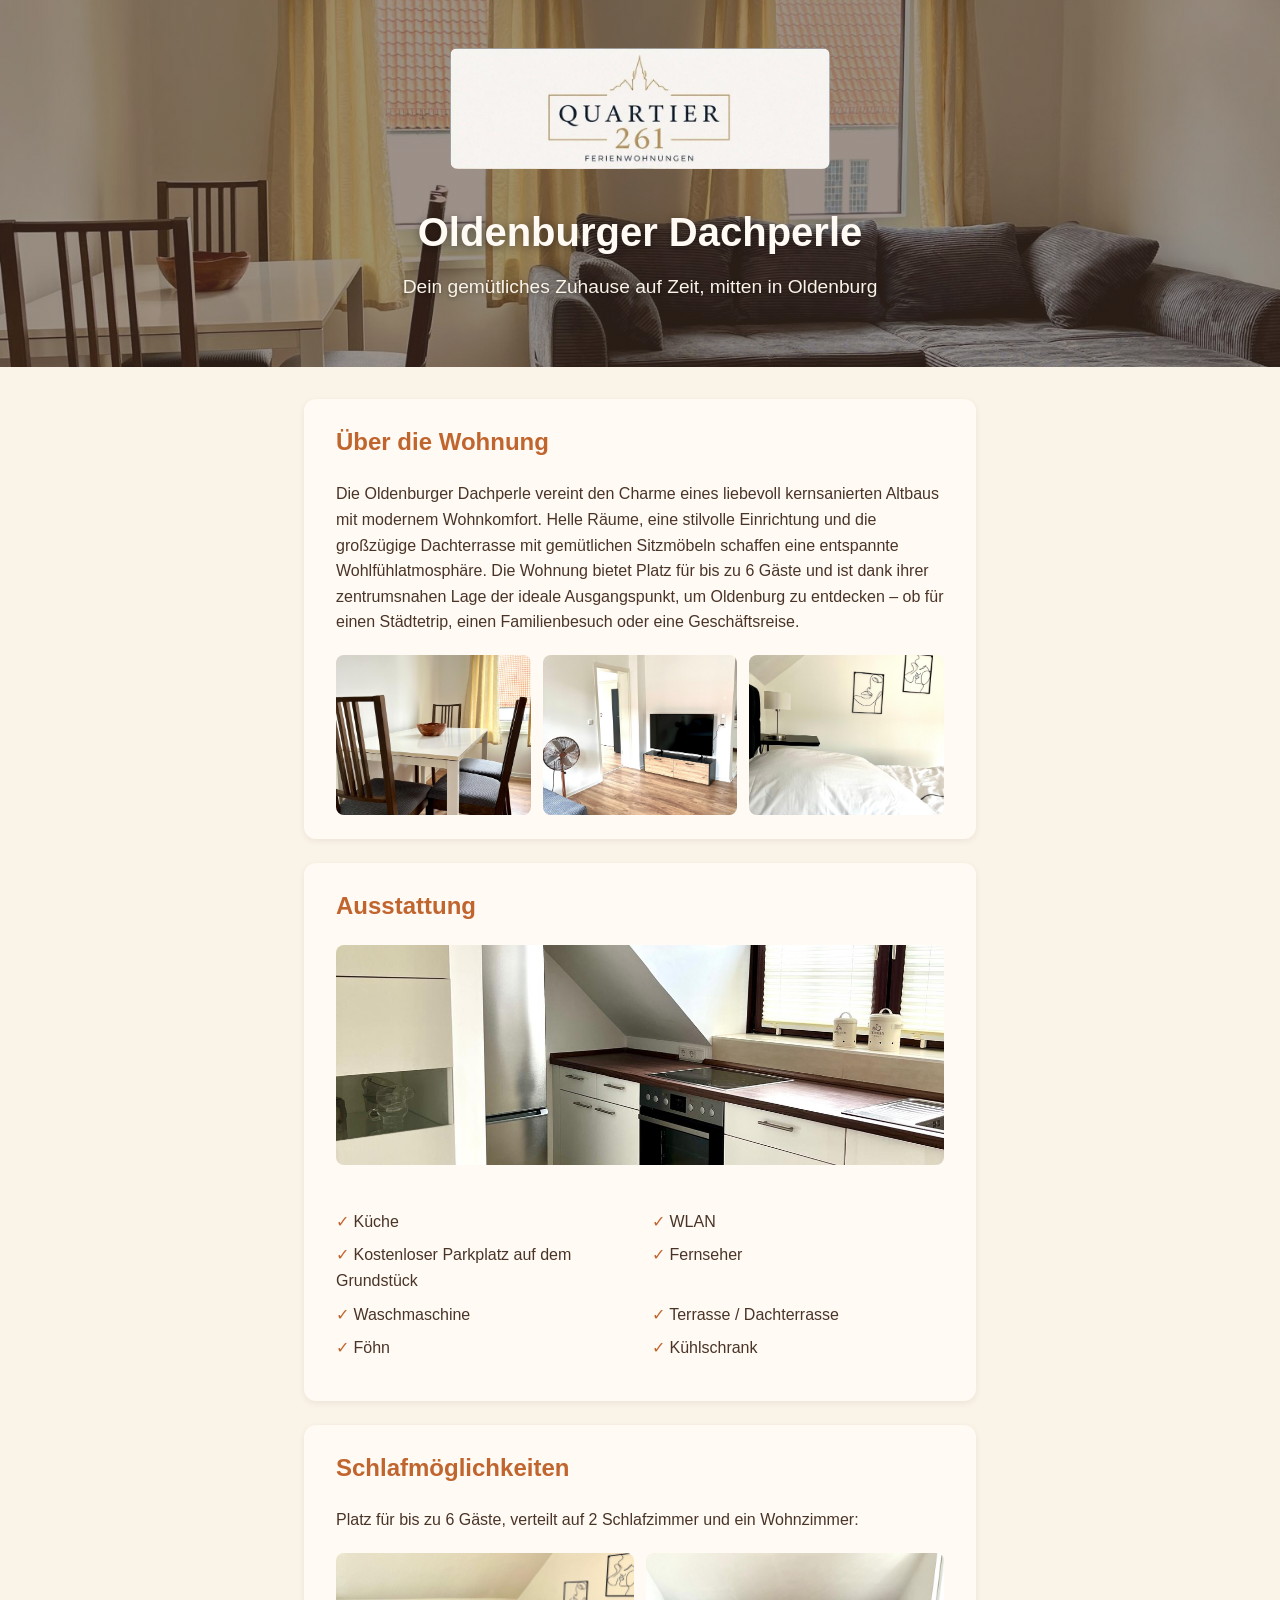
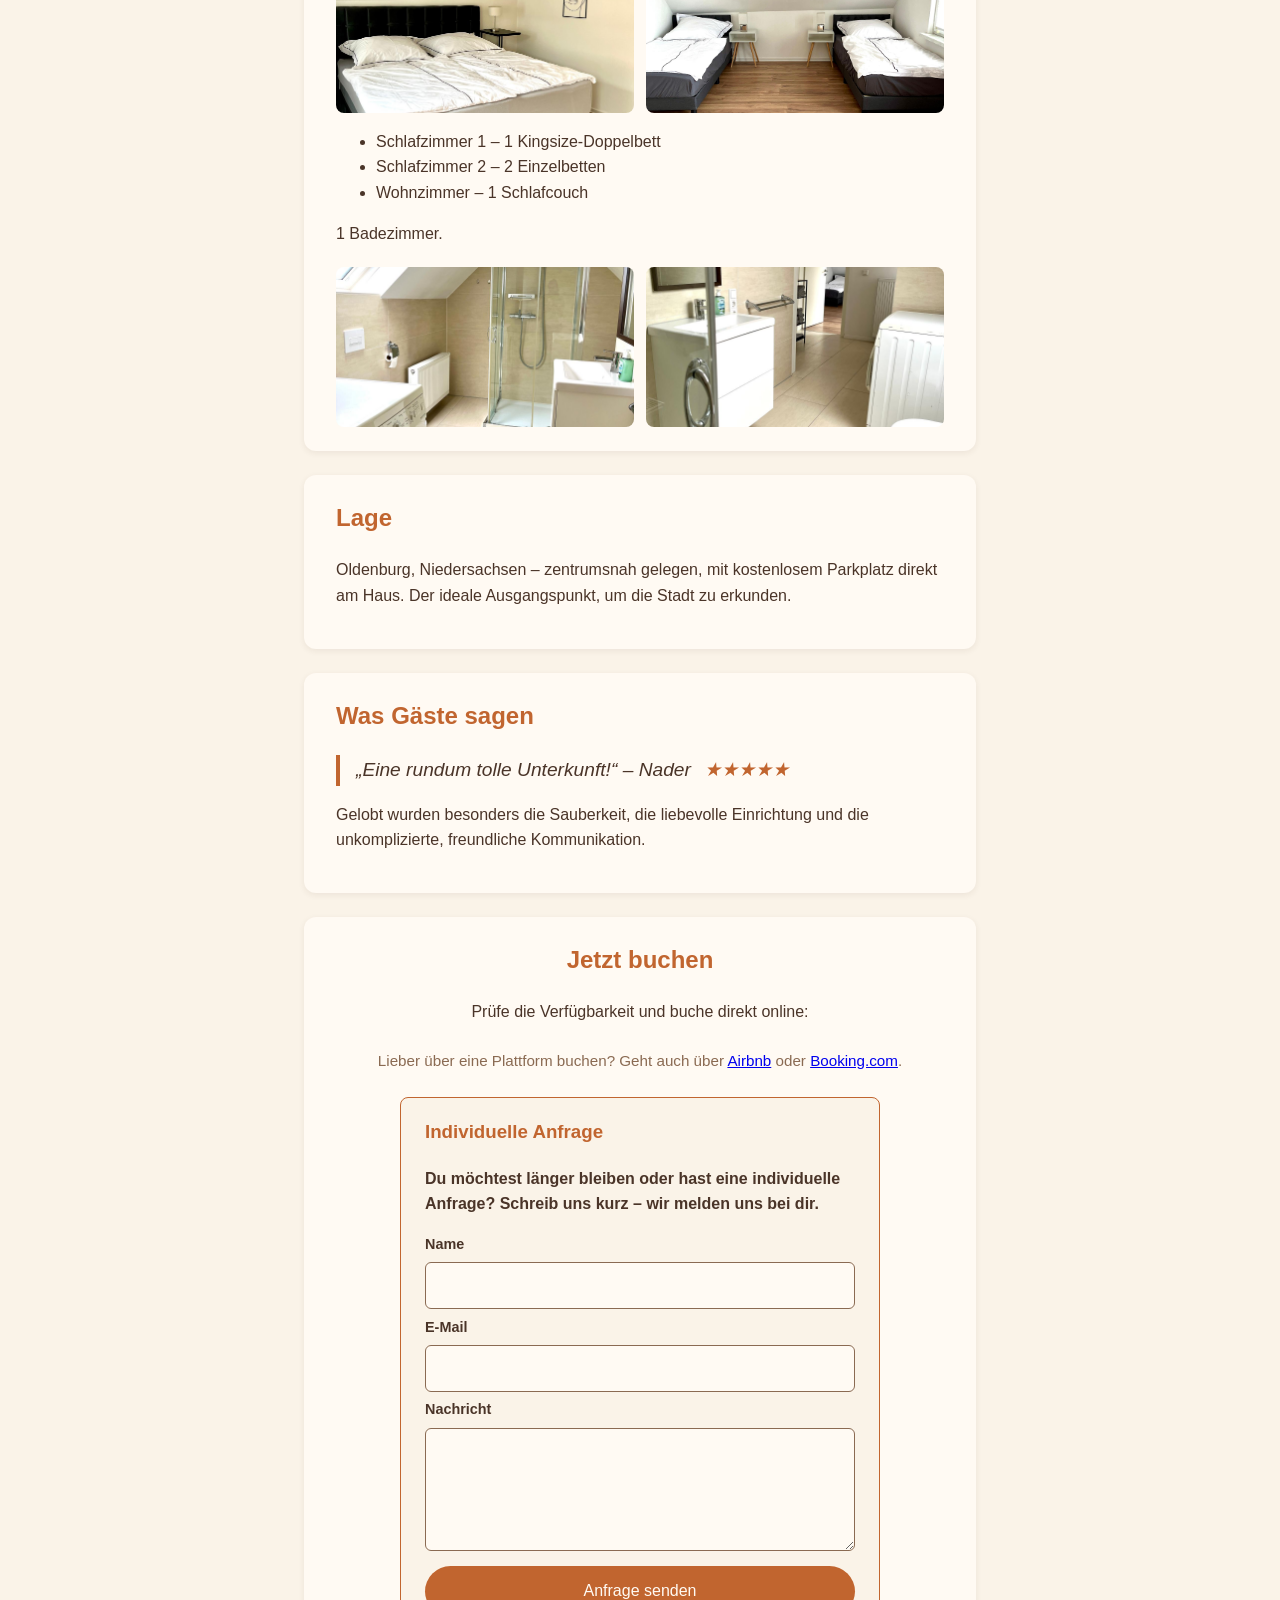
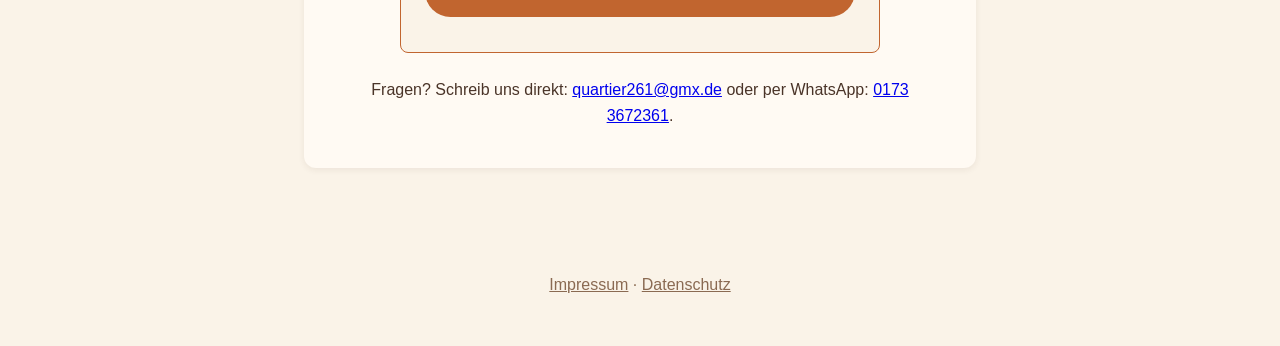
==== commit 6ec84f3d: "Kontaktformular für individuelle Anfragen + Datenschutzerklärung Formular (Name, E-Mail, Nachricht) " ====
--- a/index.html
+++ b/index.html
@@ -102,10 +102,28 @@
       oder
       <a href="https://www.booking.com/hotel/de/oldenburg-dachperle.de.html" target="_blank" rel="noopener">Booking.com</a>.
     </p>
-    <p class="individuelle-anfrage">
-      Du möchtest länger bleiben oder hast eine individuelle Anfrage? Schreib uns einfach direkt
-      – wir finden eine passende Lösung.
-    </p>
+    <div class="individuelle-anfrage">
+      <h3>Individuelle Anfrage</h3>
+      <p>
+        Du möchtest länger bleiben oder hast eine individuelle Anfrage? Schreib uns kurz
+        – wir melden uns bei dir.
+      </p>
+      <form action="https://formsubmit.co/quartier261@gmx.de" method="POST" class="anfrage-formular">
+        <input type="hidden" name="_subject" value="Neue individuelle Anfrage – Oldenburger Dachperle">
+        <input type="text" name="_honey" style="display:none" tabindex="-1" autocomplete="off">
+
+        <label for="anfrage-name">Name</label>
+        <input type="text" id="anfrage-name" name="Name" required>
+
+        <label for="anfrage-email">E-Mail</label>
+        <input type="email" id="anfrage-email" name="E-Mail" required>
+
+        <label for="anfrage-nachricht">Nachricht</label>
+        <textarea id="anfrage-nachricht" name="Nachricht" rows="4" required></textarea>
+
+        <button type="submit" class="button">Anfrage senden</button>
+      </form>
+    </div>
     <p>
       Fragen? Schreib uns direkt: <a href="mailto:quartier261@gmx.de">quartier261@gmx.de</a>
       oder per WhatsApp: <a href="https://wa.me/491733672361" target="_blank" rel="noopener">0173 3672361</a>.
@@ -115,7 +133,7 @@
 </main>
 
 <footer>
-  <p><a href="impressum.html">Impressum</a></p>
+  <p><a href="impressum.html">Impressum</a> · <a href="datenschutz.html">Datenschutz</a></p>
 </footer>
 
 </body>
--- a/style.css
+++ b/style.css
@@ -150,10 +150,47 @@
   background: var(--creme);
   border: 1px solid var(--terracotta);
   border-radius: 8px;
-  padding: 0.9rem 1.2rem;
+  padding: 1.2rem 1.5rem;
   margin: 1.5rem auto;
   max-width: 480px;
+  text-align: left;
+}
+
+.individuelle-anfrage h3 {
+  margin-top: 0;
+  color: var(--terracotta);
+}
+
+.individuelle-anfrage > p {
   font-weight: bold;
+}
+
+.anfrage-formular {
+  display: flex;
+  flex-direction: column;
+  gap: 0.4rem;
+}
+
+.anfrage-formular label {
+  font-weight: bold;
+  font-size: 0.9rem;
+}
+
+.anfrage-formular input,
+.anfrage-formular textarea {
+  font: inherit;
+  padding: 0.6rem;
+  border: 1px solid var(--braun-hell);
+  border-radius: 6px;
+  background: var(--weiss);
+  color: var(--braun-dunkel);
+}
+
+.anfrage-formular button {
+  margin-top: 0.5rem;
+  border: none;
+  cursor: pointer;
+  font: inherit;
 }
 
 footer {
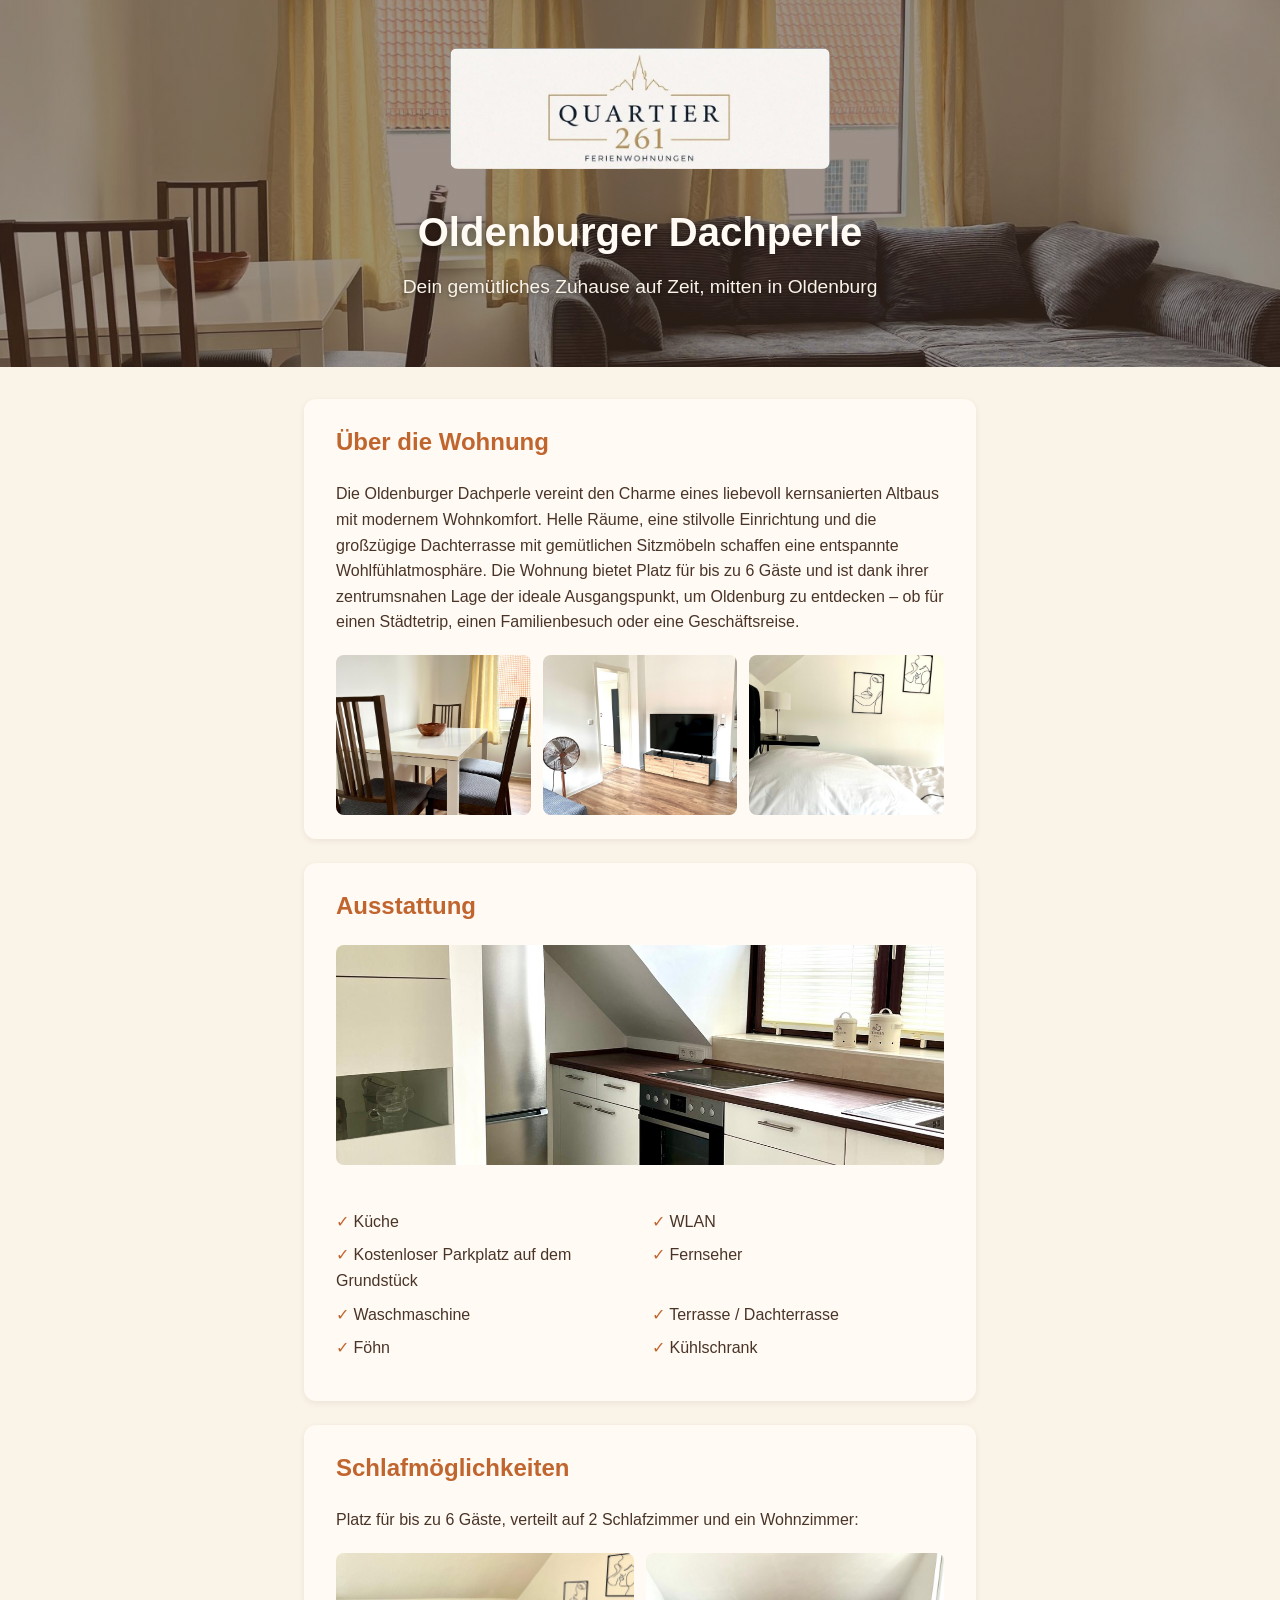
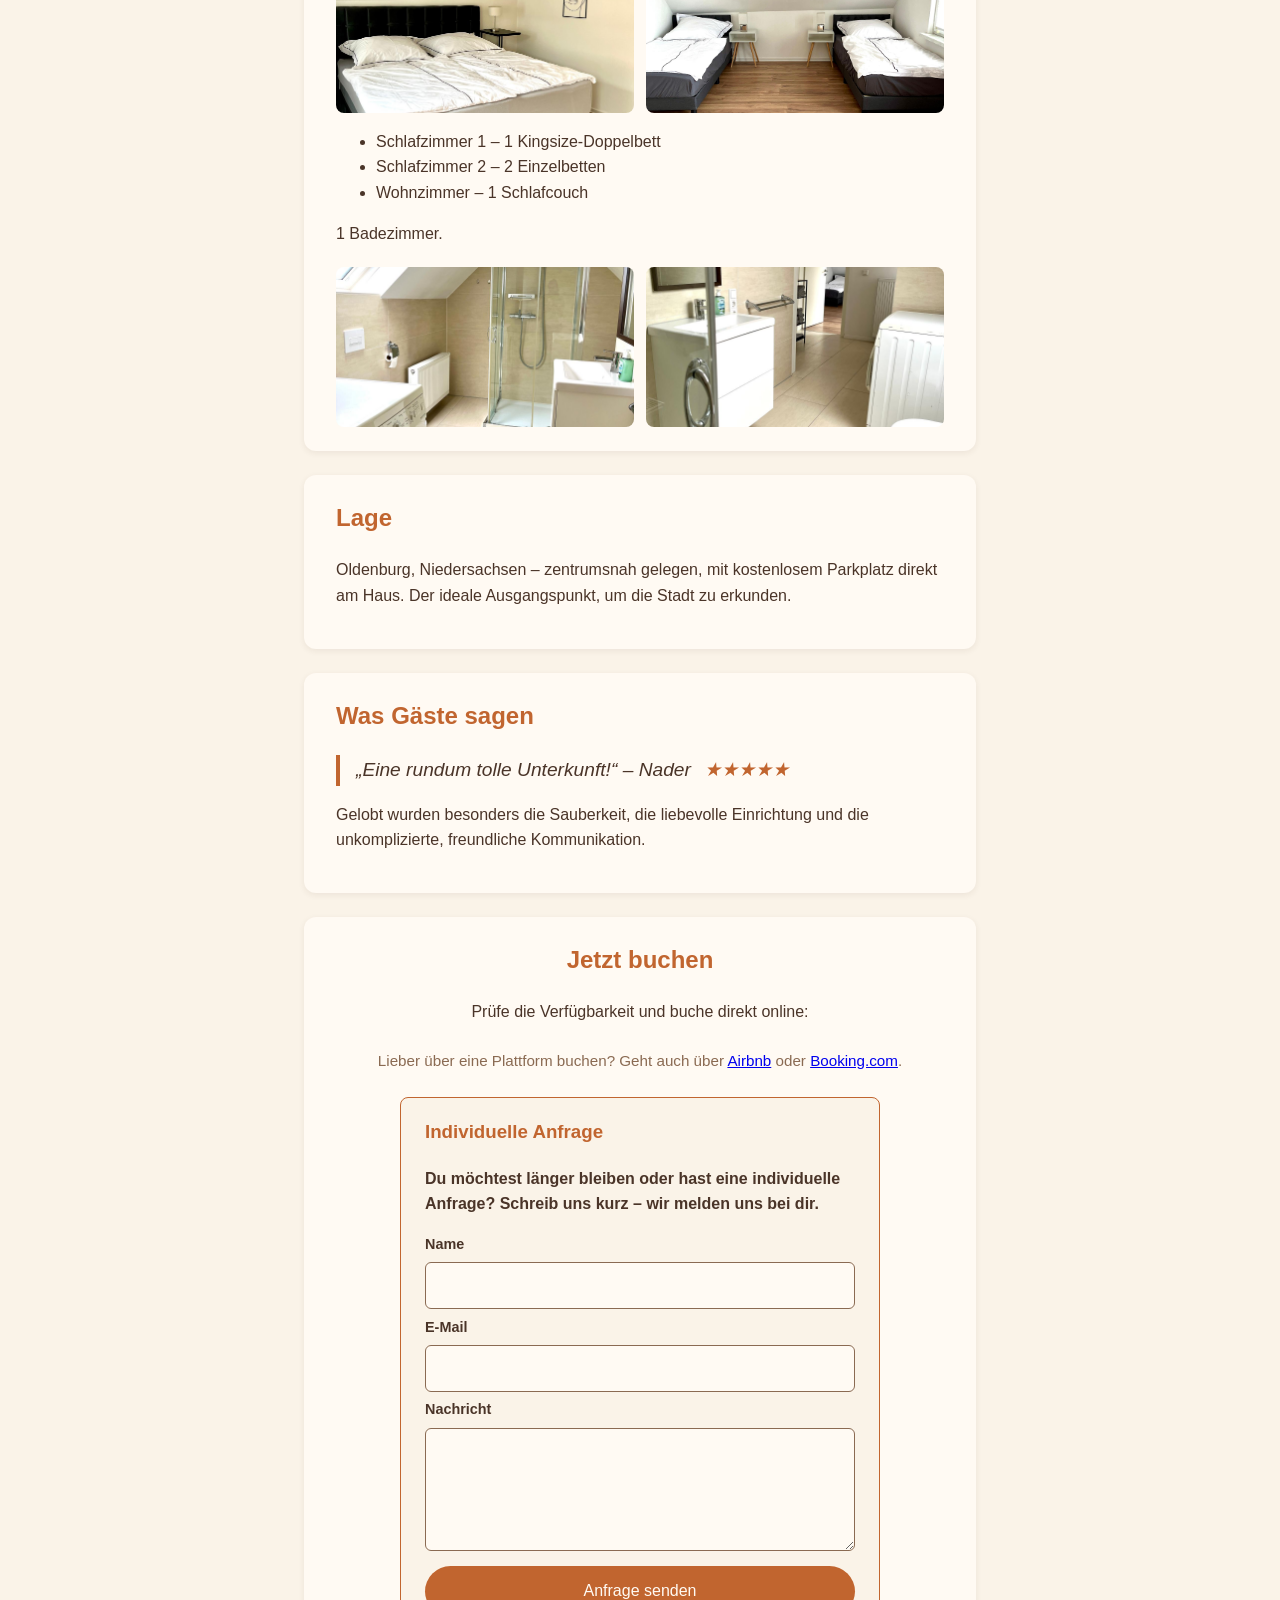
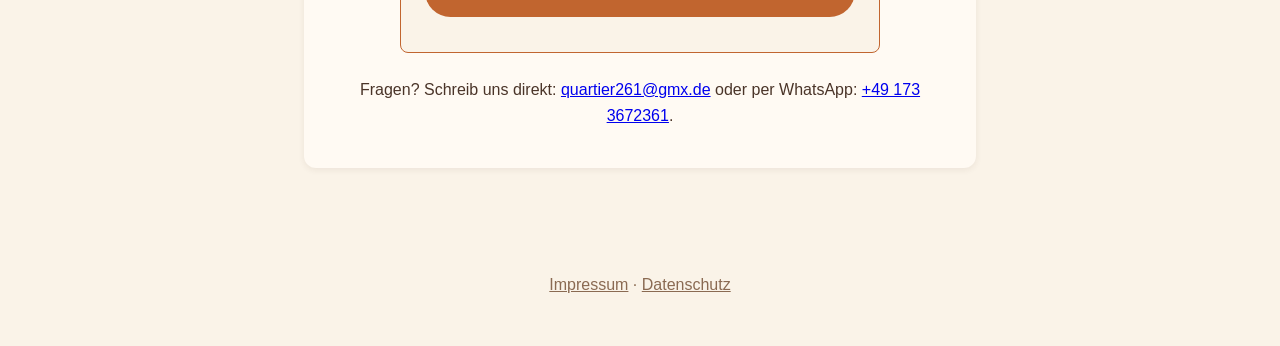
==== commit 7fe5abea: "Mobilnummer international mit +49 statt 0 geschrieben Co-Authored-By: Claude Sonnet 5 <noreply@anthr" ====
--- a/index.html
+++ b/index.html
@@ -126,7 +126,7 @@
     </div>
     <p>
       Fragen? Schreib uns direkt: <a href="mailto:quartier261@gmx.de">quartier261@gmx.de</a>
-      oder per WhatsApp: <a href="https://wa.me/491733672361" target="_blank" rel="noopener">0173 3672361</a>.
+      oder per WhatsApp: <a href="https://wa.me/491733672361" target="_blank" rel="noopener">+49 173 3672361</a>.
     </p>
   </section>
 
